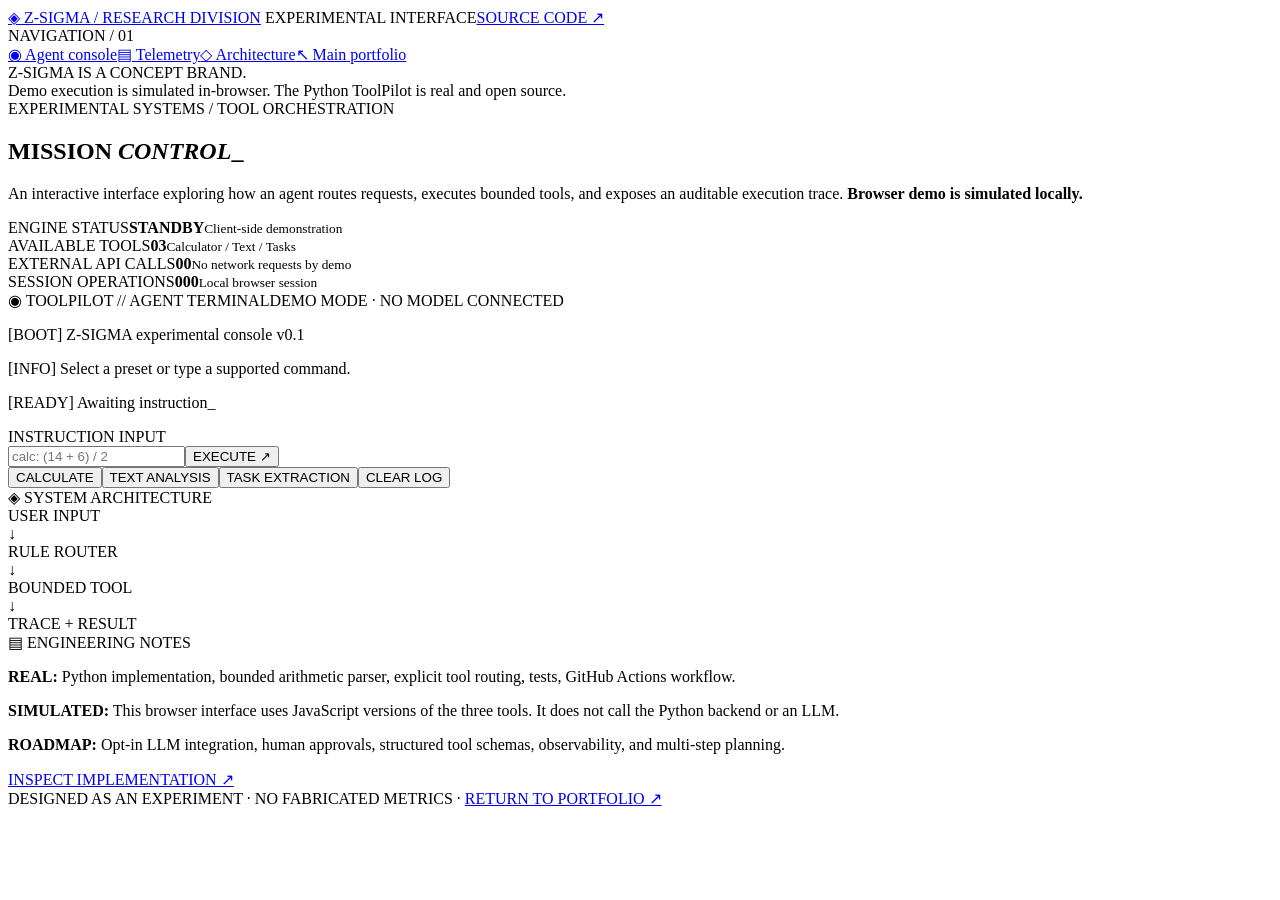
==== docs/lab.html @ dffb492a "Expand Z-SIGMA experimental lab: docs/lab.html" ====
<!doctype html><html lang="en"><head><meta charset="utf-8"><meta name="viewport" content="width=device-width,initial-scale=1"><meta name="description" content="Z-SIGMA experimental engineering lab — interactive tool-routing simulation and system dashboard."><title>Z-SIGMA // Experimental Engineering Lab</title><link rel="stylesheet" href="lab.css"></head><body><div class="grid"></div><header><a href="index.html" class="brand">◈ Z-SIGMA <span>/ RESEARCH DIVISION</span></a><span class="status"><i></i> EXPERIMENTAL INTERFACE</span><a href="https://github.com/zuhayer03/programming-journey/tree/main/agent" target="_blank" rel="noopener noreferrer">SOURCE CODE ↗</a></header><main><aside><div class="side-title">NAVIGATION / 01</div><a href="#console">◉ Agent console</a><a href="#telemetry">▤ Telemetry</a><a href="#architecture">◇ Architecture</a><a href="index.html">↖ Main portfolio</a><div class="side-note">Z-SIGMA IS A CONCEPT BRAND.<br>Demo execution is simulated in-browser. The Python ToolPilot is real and open source.</div></aside><section class="workspace"><div class="eyebrow">EXPERIMENTAL SYSTEMS / TOOL ORCHESTRATION</div><h1>MISSION <em>CONTROL</em><span class="blink">_</span></h1><p class="intro">An interactive interface exploring how an agent routes requests, executes bounded tools, and exposes an auditable execution trace. <strong>Browser demo is simulated locally.</strong></p><div class="stat-grid" id="telemetry"><div class="stat"><span>ENGINE STATUS</span><strong>STANDBY</strong><small>Client-side demonstration</small></div><div class="stat"><span>AVAILABLE TOOLS</span><strong>03</strong><small>Calculator / Text / Tasks</small></div><div class="stat"><span>EXTERNAL API CALLS</span><strong>00</strong><small>No network requests by demo</small></div><div class="stat"><span>SESSION OPERATIONS</span><strong id="operations">000</strong><small>Local browser session</small></div></div><div class="panel" id="console"><div class="panel-head"><span>◉ TOOLPILOT // AGENT TERMINAL</span><span>DEMO MODE · NO MODEL CONNECTED</span></div><div class="terminal" id="log" role="log" aria-live="polite"><p class="dim">[BOOT] Z-SIGMA experimental console v0.1</p><p class="dim">[INFO] Select a preset or type a supported command.</p><p class="good">[READY] Awaiting instruction_</p></div><form id="command-form"><label for="command">INSTRUCTION INPUT</label><div class="input-row"><input id="command" autocomplete="off" spellcheck="false" placeholder="calc: (14 + 6) / 2" required maxlength="500"><button type="submit">EXECUTE ↗</button></div></form><div class="presets"><button data-command="calc: (14 + 6) / 2">CALCULATE</button><button data-command="stats: AI workflows can accelerate development">TEXT ANALYSIS</button><button data-command="tasks: TODO: Write tests&#10;TASK: Review code">TASK EXTRACTION</button><button id="clear" type="button">CLEAR LOG</button></div></div><div class="lower" id="architecture"><div class="panel"><div class="panel-head">◈ SYSTEM ARCHITECTURE</div><div class="flow"><div>USER INPUT</div><span>↓</span><div>RULE ROUTER</div><span>↓</span><div>BOUNDED TOOL</div><span>↓</span><div>TRACE + RESULT</div></div></div><div class="panel"><div class="panel-head">▤ ENGINEERING NOTES</div><div class="notes"><p><b>REAL:</b> Python implementation, bounded arithmetic parser, explicit tool routing, tests, GitHub Actions workflow.</p><p><b>SIMULATED:</b> This browser interface uses JavaScript versions of the three tools. It does not call the Python backend or an LLM.</p><p><b>ROADMAP:</b> Opt-in LLM integration, human approvals, structured tool schemas, observability, and multi-step planning.</p><a href="https://github.com/zuhayer03/programming-journey/tree/main/agent" target="_blank" rel="noopener noreferrer">INSPECT IMPLEMENTATION ↗</a></div></div></div><footer>DESIGNED AS AN EXPERIMENT · NO FABRICATED METRICS · <a href="index.html">RETURN TO PORTFOLIO ↗</a></footer></section></main><script src="lab.js" defer></script></body></html>
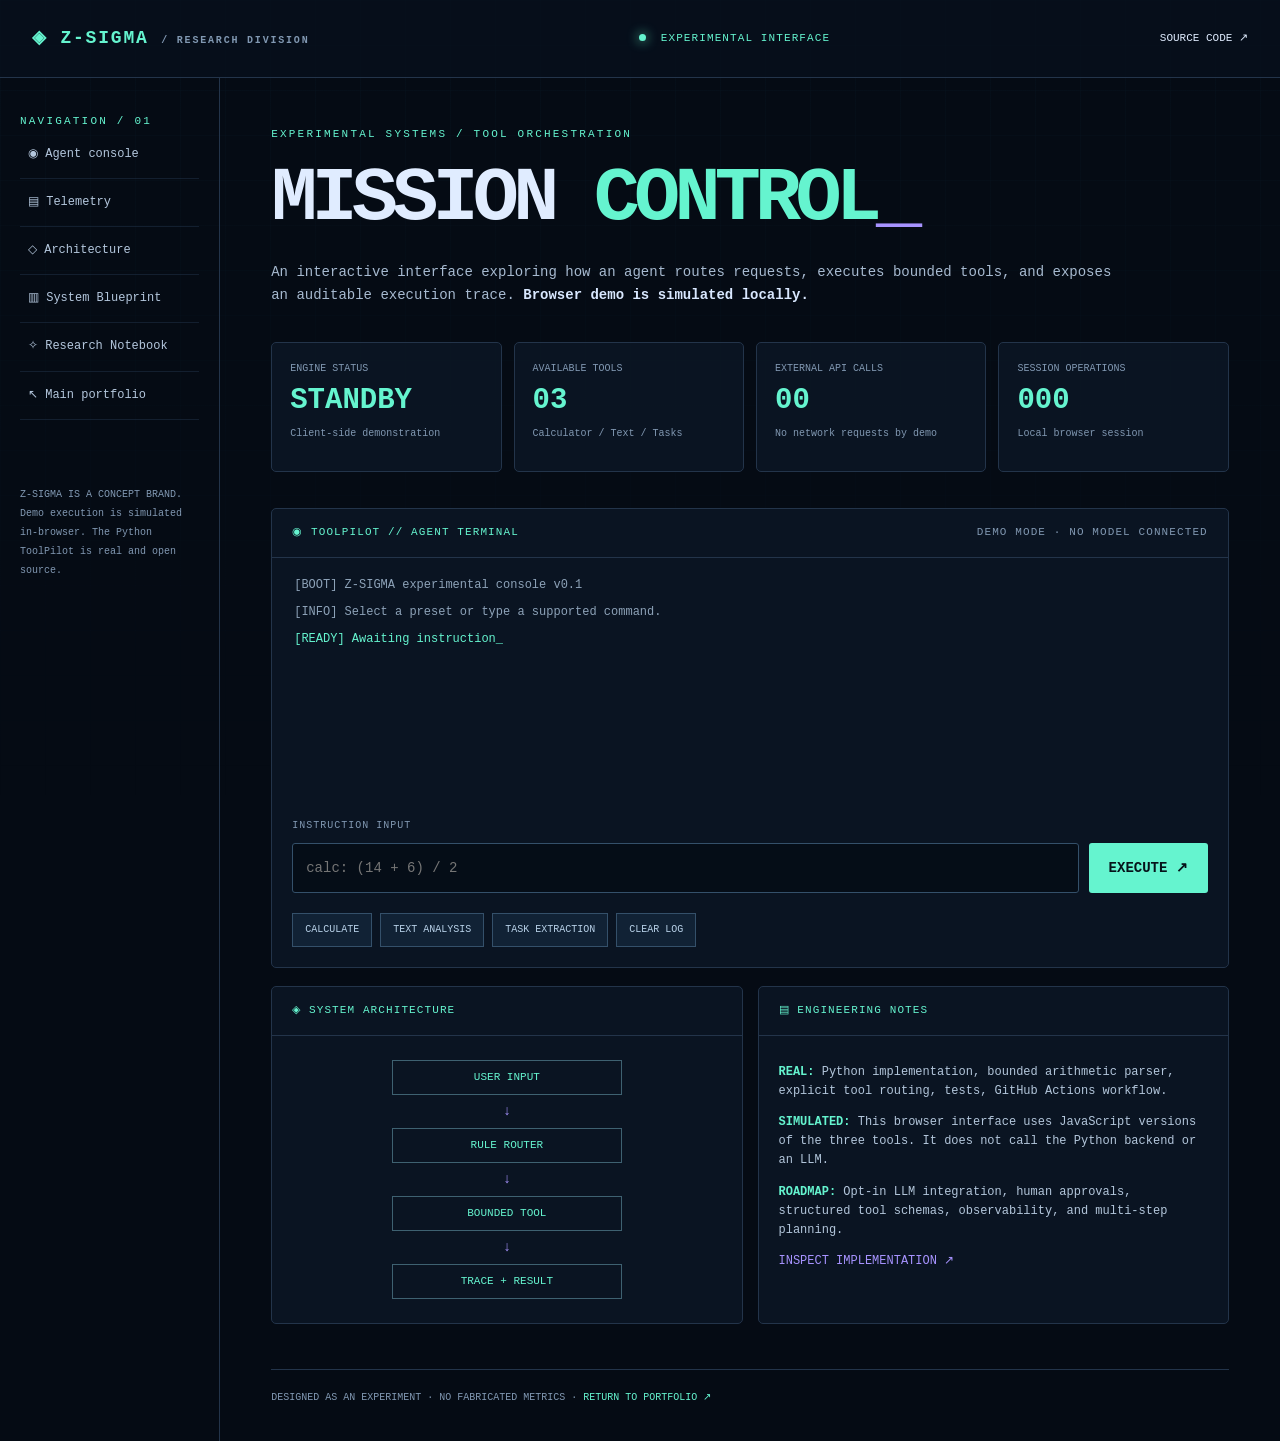
==== commit ab1db7cf: "Elevate Z-SIGMA systems-research presentation" ====
--- a/docs/lab.html
+++ b/docs/lab.html
@@ -1 +1 @@
-<!doctype html><html lang="en"><head><meta charset="utf-8"><meta name="viewport" content="width=device-width,initial-scale=1"><meta name="description" content="Z-SIGMA experimental engineering lab — interactive tool-routing simulation and system dashboard."><title>Z-SIGMA // Experimental Engineering Lab</title><link rel="stylesheet" href="lab.css"></head><body><div class="grid"></div><header><a href="index.html" class="brand">◈ Z-SIGMA <span>/ RESEARCH DIVISION</span></a><span class="status"><i></i> EXPERIMENTAL INTERFACE</span><a href="https://github.com/zuhayer03/programming-journey/tree/main/agent" target="_blank" rel="noopener noreferrer">SOURCE CODE ↗</a></header><main><aside><div class="side-title">NAVIGATION / 01</div><a href="#console">◉ Agent console</a><a href="#telemetry">▤ Telemetry</a><a href="#architecture">◇ Architecture</a><a href="index.html">↖ Main portfolio</a><div class="side-note">Z-SIGMA IS A CONCEPT BRAND.<br>Demo execution is simulated in-browser. The Python ToolPilot is real and open source.</div></aside><section class="workspace"><div class="eyebrow">EXPERIMENTAL SYSTEMS / TOOL ORCHESTRATION</div><h1>MISSION <em>CONTROL</em><span class="blink">_</span></h1><p class="intro">An interactive interface exploring how an agent routes requests, executes bounded tools, and exposes an auditable execution trace. <strong>Browser demo is simulated locally.</strong></p><div class="stat-grid" id="telemetry"><div class="stat"><span>ENGINE STATUS</span><strong>STANDBY</strong><small>Client-side demonstration</small></div><div class="stat"><span>AVAILABLE TOOLS</span><strong>03</strong><small>Calculator / Text / Tasks</small></div><div class="stat"><span>EXTERNAL API CALLS</span><strong>00</strong><small>No network requests by demo</small></div><div class="stat"><span>SESSION OPERATIONS</span><strong id="operations">000</strong><small>Local browser session</small></div></div><div class="panel" id="console"><div class="panel-head"><span>◉ TOOLPILOT // AGENT TERMINAL</span><span>DEMO MODE · NO MODEL CONNECTED</span></div><div class="terminal" id="log" role="log" aria-live="polite"><p class="dim">[BOOT] Z-SIGMA experimental console v0.1</p><p class="dim">[INFO] Select a preset or type a supported command.</p><p class="good">[READY] Awaiting instruction_</p></div><form id="command-form"><label for="command">INSTRUCTION INPUT</label><div class="input-row"><input id="command" autocomplete="off" spellcheck="false" placeholder="calc: (14 + 6) / 2" required maxlength="500"><button type="submit">EXECUTE ↗</button></div></form><div class="presets"><button data-command="calc: (14 + 6) / 2">CALCULATE</button><button data-command="stats: AI workflows can accelerate development">TEXT ANALYSIS</button><button data-command="tasks: TODO: Write tests&#10;TASK: Review code">TASK EXTRACTION</button><button id="clear" type="button">CLEAR LOG</button></div></div><div class="lower" id="architecture"><div class="panel"><div class="panel-head">◈ SYSTEM ARCHITECTURE</div><div class="flow"><div>USER INPUT</div><span>↓</span><div>RULE ROUTER</div><span>↓</span><div>BOUNDED TOOL</div><span>↓</span><div>TRACE + RESULT</div></div></div><div class="panel"><div class="panel-head">▤ ENGINEERING NOTES</div><div class="notes"><p><b>REAL:</b> Python implementation, bounded arithmetic parser, explicit tool routing, tests, GitHub Actions workflow.</p><p><b>SIMULATED:</b> This browser interface uses JavaScript versions of the three tools. It does not call the Python backend or an LLM.</p><p><b>ROADMAP:</b> Opt-in LLM integration, human approvals, structured tool schemas, observability, and multi-step planning.</p><a href="https://github.com/zuhayer03/programming-journey/tree/main/agent" target="_blank" rel="noopener noreferrer">INSPECT IMPLEMENTATION ↗</a></div></div></div><footer>DESIGNED AS AN EXPERIMENT · NO FABRICATED METRICS · <a href="index.html">RETURN TO PORTFOLIO ↗</a></footer></section></main><script src="lab.js" defer></script></body></html>+<!doctype html><html lang="en"><head><meta charset="utf-8"><meta name="viewport" content="width=device-width,initial-scale=1"><meta name="description" content="Z-SIGMA experimental engineering lab — interactive tool-routing simulation and system dashboard."><title>Z-SIGMA // Experimental Engineering Lab</title><link rel="stylesheet" href="lab.css"></head><body><div class="grid"></div><header><a href="index.html" class="brand">◈ Z-SIGMA <span>/ RESEARCH DIVISION</span></a><span class="status"><i></i> EXPERIMENTAL INTERFACE</span><a href="https://github.com/zuhayer03/programming-journey/tree/main/agent" target="_blank" rel="noopener noreferrer">SOURCE CODE ↗</a></header><main><aside><div class="side-title">NAVIGATION / 01</div><a href="#console">◉ Agent console</a><a href="#telemetry">▤ Telemetry</a><a href="#architecture">◇ Architecture</a><a href="architecture.html">▥ System Blueprint</a><a href="research.html">✧ Research Notebook</a><a href="index.html">↖ Main portfolio</a><div class="side-note">Z-SIGMA IS A CONCEPT BRAND.<br>Demo execution is simulated in-browser. The Python ToolPilot is real and open source.</div></aside><section class="workspace"><div class="eyebrow">EXPERIMENTAL SYSTEMS / TOOL ORCHESTRATION</div><h1>MISSION <em>CONTROL</em><span class="blink">_</span></h1><p class="intro">An interactive interface exploring how an agent routes requests, executes bounded tools, and exposes an auditable execution trace. <strong>Browser demo is simulated locally.</strong></p><div class="stat-grid" id="telemetry"><div class="stat"><span>ENGINE STATUS</span><strong>STANDBY</strong><small>Client-side demonstration</small></div><div class="stat"><span>AVAILABLE TOOLS</span><strong>03</strong><small>Calculator / Text / Tasks</small></div><div class="stat"><span>EXTERNAL API CALLS</span><strong>00</strong><small>No network requests by demo</small></div><div class="stat"><span>SESSION OPERATIONS</span><strong id="operations">000</strong><small>Local browser session</small></div></div><div class="panel" id="console"><div class="panel-head"><span>◉ TOOLPILOT // AGENT TERMINAL</span><span>DEMO MODE · NO MODEL CONNECTED</span></div><div class="terminal" id="log" role="log" aria-live="polite"><p class="dim">[BOOT] Z-SIGMA experimental console v0.1</p><p class="dim">[INFO] Select a preset or type a supported command.</p><p class="good">[READY] Awaiting instruction_</p></div><form id="command-form"><label for="command">INSTRUCTION INPUT</label><div class="input-row"><input id="command" autocomplete="off" spellcheck="false" placeholder="calc: (14 + 6) / 2" required maxlength="500"><button type="submit">EXECUTE ↗</button></div></form><div class="presets"><button data-command="calc: (14 + 6) / 2">CALCULATE</button><button data-command="stats: AI workflows can accelerate development">TEXT ANALYSIS</button><button data-command="tasks: TODO: Write tests&#10;TASK: Review code">TASK EXTRACTION</button><button id="clear" type="button">CLEAR LOG</button></div></div><div class="lower" id="architecture"><div class="panel"><div class="panel-head">◈ SYSTEM ARCHITECTURE</div><div class="flow"><div>USER INPUT</div><span>↓</span><div>RULE ROUTER</div><span>↓</span><div>BOUNDED TOOL</div><span>↓</span><div>TRACE + RESULT</div></div></div><div class="panel"><div class="panel-head">▤ ENGINEERING NOTES</div><div class="notes"><p><b>REAL:</b> Python implementation, bounded arithmetic parser, explicit tool routing, tests, GitHub Actions workflow.</p><p><b>SIMULATED:</b> This browser interface uses JavaScript versions of the three tools. It does not call the Python backend or an LLM.</p><p><b>ROADMAP:</b> Opt-in LLM integration, human approvals, structured tool schemas, observability, and multi-step planning.</p><a href="https://github.com/zuhayer03/programming-journey/tree/main/agent" target="_blank" rel="noopener noreferrer">INSPECT IMPLEMENTATION ↗</a></div></div></div><footer>DESIGNED AS AN EXPERIMENT · NO FABRICATED METRICS · <a href="index.html">RETURN TO PORTFOLIO ↗</a></footer></section></main><script src="lab.js" defer></script></body></html>
--- a/docs/lab.css
+++ b/docs/lab.css
@@ -0,0 +1 @@
+:root{color-scheme:dark;--bg:#050b14;--panel:#0c1725;--line:#23344a;--mint:#65f4cf;--purple:#a793ff;--text:#e0ecff;--muted:#8198b2}*{box-sizing:border-box}html{scroll-behavior:smooth}body{margin:0;background:var(--bg);color:var(--text);font:14px/1.6 ui-monospace,SFMono-Regular,Consolas,monospace}a{color:inherit;text-decoration:none}button,input{font:inherit}.grid{position:fixed;inset:0;pointer-events:none;background-image:linear-gradient(#15334a30 1px,transparent 1px),linear-gradient(90deg,#15334a30 1px,transparent 1px);background-size:45px 45px;mask-image:linear-gradient(to bottom,#0008,transparent 90%)}header{height:78px;border-bottom:1px solid var(--line);display:flex;align-items:center;justify-content:space-between;padding:0 32px;gap:20px;position:relative;background:#07111dbd}.brand{font-weight:900;font-size:18px;letter-spacing:.1em;color:var(--mint)}.brand span{font-size:10px;color:var(--muted)}header>a:last-child{font-size:11px}.status{font-size:11px;letter-spacing:.1em;color:var(--mint)}.status i{display:inline-block;background:var(--mint);height:7px;width:7px;border-radius:50%;margin-right:7px;box-shadow:0 0 12px var(--mint)}main{display:grid;grid-template-columns:220px minmax(0,1fr);position:relative;max-width:1600px;margin:auto}aside{padding:35px 20px;border-right:1px solid var(--line);min-height:calc(100vh - 78px)}aside a{display:block;padding:14px 8px;color:#b4c7dd;border-bottom:1px solid #23344a80;font-size:12px}aside a:hover{color:var(--mint)}.side-title,.eyebrow{font-size:11px;letter-spacing:.2em;color:var(--mint)}.side-note{margin-top:65px;color:var(--muted);font-size:10px;line-height:1.9}.workspace{padding:48px clamp(22px,4vw,65px) 35px;min-width:0}h1{font-size:clamp(42px,6vw,84px);letter-spacing:-.075em;line-height:1.05;margin:15px 0 22px}h1 em{font-style:normal;color:var(--mint)}.blink{color:var(--purple);animation:blink 1s steps(2) infinite}.intro{color:#a7bad0;max-width:850px}.intro strong{color:#d9e8ff}.stat-grid{display:grid;grid-template-columns:repeat(4,minmax(0,1fr));gap:12px;margin:36px 0}.stat,.panel{background:#0b1624ec;border:1px solid var(--line);border-radius:5px}.stat{padding:18px;min-height:130px}.stat span,.stat small{display:block;font-size:10px;color:var(--muted)}.stat strong{display:block;color:var(--mint);font-size:29px;margin:7px 0;line-height:1.2}.panel-head{border-bottom:1px solid var(--line);padding:15px 20px;display:flex;justify-content:space-between;gap:12px;color:var(--mint);font-size:11px;letter-spacing:.1em}.panel-head span:last-child{color:var(--muted)}.terminal{height:260px;overflow-y:auto;padding:18px 22px;font-size:12px;white-space:pre-wrap;overflow-wrap:anywhere}.terminal p{margin:0 0 8px}.dim{color:#8da2b8}.good{color:var(--mint)}.bad{color:#ff9a9a}.user{color:var(--purple)}form{padding:0 20px 20px}form label{display:block;color:var(--muted);font-size:10px;margin-bottom:9px;letter-spacing:.1em}.input-row{display:flex;gap:10px}.input-row input{flex:1;min-width:0;background:#050d17;border:1px solid #34506a;border-radius:3px;color:#e4f4ff;padding:13px}.input-row button{background:var(--mint);color:#06131a;border:0;border-radius:3px;font-weight:800;padding:0 20px;cursor:pointer}.presets{display:flex;flex-wrap:wrap;gap:8px;padding:0 20px 20px}.presets button{border:1px solid #34506a;background:#112235;color:#b8d1e8;padding:8px 12px;cursor:pointer;font-size:10px}.presets button:hover{border-color:var(--mint)}.lower{display:grid;grid-template-columns:1fr 1fr;gap:15px;margin-top:18px}.flow{padding:24px;display:flex;align-items:center;flex-direction:column;gap:5px}.flow div{border:1px solid #3e6171;color:var(--mint);text-align:center;width:100%;max-width:230px;padding:8px;font-size:11px}.flow span{color:var(--purple)}.notes{padding:15px 20px;font-size:12px;color:#b3c6db}.notes b{color:var(--mint)}.notes a{color:var(--purple)}footer{font-size:10px;color:var(--muted);margin-top:45px;border-top:1px solid var(--line);padding-top:20px}footer a{color:var(--mint)}@keyframes blink{50%{opacity:0}}@media(max-width:900px){main{grid-template-columns:1fr}aside{min-height:0;border-right:0;border-bottom:1px solid var(--line);padding:15px 20px;display:flex;flex-wrap:wrap;gap:10px}aside a{border:0;padding:5px}.side-note,.side-title{display:none}.stat-grid{grid-template-columns:repeat(2,1fr)}.lower{grid-template-columns:1fr}header{padding:0 18px}.brand span{display:none}}@media(max-width:520px){header .status{display:none}.stat-grid{grid-template-columns:1fr 1fr}.stat{padding:12px;min-height:105px}.stat strong{font-size:22px}.input-row{flex-direction:column}.input-row button{padding:12px}.panel-head{flex-wrap:wrap}}@media(prefers-reduced-motion:reduce){.blink{animation:none}html{scroll-behavior:auto}}
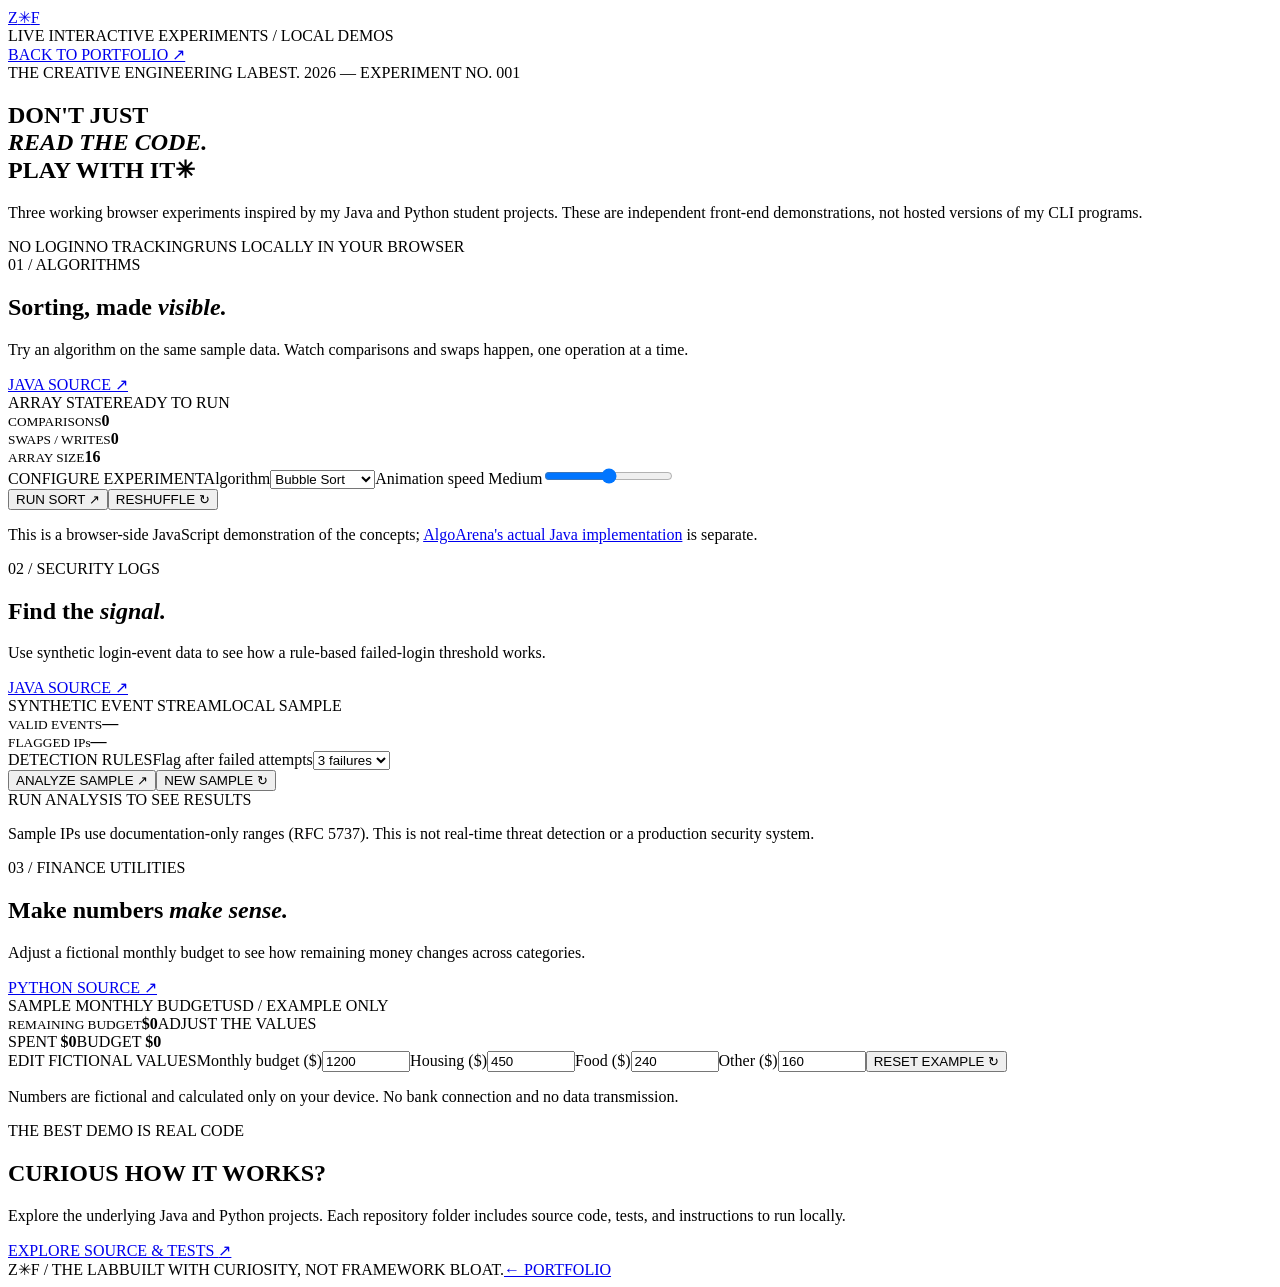
==== commit 4445c944: "Add Figma-inspired interactive creative engineering lab" ====
--- a/docs/lab.html
+++ b/docs/lab.html
@@ -1 +1,28 @@
-<!doctype html><html lang="en"><head><meta charset="utf-8"><meta name="viewport" content="width=device-width,initial-scale=1"><meta name="description" content="Z-SIGMA experimental engineering lab — interactive tool-routing simulation and system dashboard."><title>Z-SIGMA // Experimental Engineering Lab</title><link rel="stylesheet" href="lab.css"></head><body><div class="grid"></div><header><a href="index.html" class="brand">◈ Z-SIGMA <span>/ RESEARCH DIVISION</span></a><span class="status"><i></i> EXPERIMENTAL INTERFACE</span><a href="https://github.com/zuhayer03/programming-journey/tree/main/agent" target="_blank" rel="noopener noreferrer">SOURCE CODE ↗</a></header><main><aside><div class="side-title">NAVIGATION / 01</div><a href="#console">◉ Agent console</a><a href="#telemetry">▤ Telemetry</a><a href="#architecture">◇ Architecture</a><a href="architecture.html">▥ System Blueprint</a><a href="research.html">✧ Research Notebook</a><a href="index.html">↖ Main portfolio</a><div class="side-note">Z-SIGMA IS A CONCEPT BRAND.<br>Demo execution is simulated in-browser. The Python ToolPilot is real and open source.</div></aside><section class="workspace"><div class="eyebrow">EXPERIMENTAL SYSTEMS / TOOL ORCHESTRATION</div><h1>MISSION <em>CONTROL</em><span class="blink">_</span></h1><p class="intro">An interactive interface exploring how an agent routes requests, executes bounded tools, and exposes an auditable execution trace. <strong>Browser demo is simulated locally.</strong></p><div class="stat-grid" id="telemetry"><div class="stat"><span>ENGINE STATUS</span><strong>STANDBY</strong><small>Client-side demonstration</small></div><div class="stat"><span>AVAILABLE TOOLS</span><strong>03</strong><small>Calculator / Text / Tasks</small></div><div class="stat"><span>EXTERNAL API CALLS</span><strong>00</strong><small>No network requests by demo</small></div><div class="stat"><span>SESSION OPERATIONS</span><strong id="operations">000</strong><small>Local browser session</small></div></div><div class="panel" id="console"><div class="panel-head"><span>◉ TOOLPILOT // AGENT TERMINAL</span><span>DEMO MODE · NO MODEL CONNECTED</span></div><div class="terminal" id="log" role="log" aria-live="polite"><p class="dim">[BOOT] Z-SIGMA experimental console v0.1</p><p class="dim">[INFO] Select a preset or type a supported command.</p><p class="good">[READY] Awaiting instruction_</p></div><form id="command-form"><label for="command">INSTRUCTION INPUT</label><div class="input-row"><input id="command" autocomplete="off" spellcheck="false" placeholder="calc: (14 + 6) / 2" required maxlength="500"><button type="submit">EXECUTE ↗</button></div></form><div class="presets"><button data-command="calc: (14 + 6) / 2">CALCULATE</button><button data-command="stats: AI workflows can accelerate development">TEXT ANALYSIS</button><button data-command="tasks: TODO: Write tests&#10;TASK: Review code">TASK EXTRACTION</button><button id="clear" type="button">CLEAR LOG</button></div></div><div class="lower" id="architecture"><div class="panel"><div class="panel-head">◈ SYSTEM ARCHITECTURE</div><div class="flow"><div>USER INPUT</div><span>↓</span><div>RULE ROUTER</div><span>↓</span><div>BOUNDED TOOL</div><span>↓</span><div>TRACE + RESULT</div></div></div><div class="panel"><div class="panel-head">▤ ENGINEERING NOTES</div><div class="notes"><p><b>REAL:</b> Python implementation, bounded arithmetic parser, explicit tool routing, tests, GitHub Actions workflow.</p><p><b>SIMULATED:</b> This browser interface uses JavaScript versions of the three tools. It does not call the Python backend or an LLM.</p><p><b>ROADMAP:</b> Opt-in LLM integration, human approvals, structured tool schemas, observability, and multi-step planning.</p><a href="https://github.com/zuhayer03/programming-journey/tree/main/agent" target="_blank" rel="noopener noreferrer">INSPECT IMPLEMENTATION ↗</a></div></div></div><footer>DESIGNED AS AN EXPERIMENT · NO FABRICATED METRICS · <a href="index.html">RETURN TO PORTFOLIO ↗</a></footer></section></main><script src="lab.js" defer></script></body></html>+<!DOCTYPE html>
+<html lang="en">
+<head>
+<meta charset="utf-8"><meta name="viewport" content="width=device-width,initial-scale=1">
+<meta name="theme-color" content="#0b0d12"><meta name="description" content="Zuhayer Alam Faiyaz interactive developer lab: explore educational sorting, log analysis, and budget demos.">
+<title>THE LAB — Zuhayer Alam Faiyaz</title>
+<link rel="stylesheet" href="lab.css">
+</head>
+<body>
+<header class="top"><a href="index.html" class="mark">Z<span>✳</span>F</a><div class="top-mid"><span class="pulse"></span> LIVE INTERACTIVE EXPERIMENTS <span class="muted">/ LOCAL DEMOS</span></div><a class="back" href="index.html">BACK TO PORTFOLIO ↗</a></header>
+<main>
+<section class="intro">
+<div class="eyebrow"><span>THE CREATIVE ENGINEERING LAB</span><span>EST. 2026 — EXPERIMENT NO. 001</span></div>
+<h1>DON'T JUST<br><em>READ THE CODE.</em><br>PLAY WITH IT<span class="asterisk">✳</span></h1>
+<p>Three working browser experiments inspired by my Java and Python student projects. These are independent front-end demonstrations, not hosted versions of my CLI programs.</p>
+<div class="intro-tags"><span>NO LOGIN</span><span>NO TRACKING</span><span>RUNS LOCALLY IN YOUR BROWSER</span></div>
+</section>
+<section id="sorting" class="module">
+<div class="module-heading"><div><span class="num">01 / ALGORITHMS</span><h2>Sorting, made <i>visible.</i></h2><p>Try an algorithm on the same sample data. Watch comparisons and swaps happen, one operation at a time.</p></div><a href="https://github.com/zuhayer03/programming-journey/tree/main/projects/algoarena" target="_blank" rel="noopener noreferrer">JAVA SOURCE ↗</a></div>
+<div class="module-layout"><div class="workspace sorting-workspace"><div class="workspace-top"><span><i class="live-dot"></i> ARRAY STATE</span><span id="sort-progress">READY TO RUN</span></div><div id="sort-bars" class="bars" aria-label="Sorting bars visualization"></div><div class="workspace-bottom"><div><small>COMPARISONS</small><strong id="sort-comparisons">0</strong></div><div><small>SWAPS / WRITES</small><strong id="sort-swaps">0</strong></div><div><small>ARRAY SIZE</small><strong id="sort-size">16</strong></div></div></div>
+<div class="controls"><span class="control-tag">CONFIGURE EXPERIMENT</span><label for="sort-algorithm">Algorithm</label><select id="sort-algorithm"><option value="bubble">Bubble Sort</option><option value="selection">Selection Sort</option><option value="insertion">Insertion Sort</option></select><label for="sort-speed">Animation speed <span id="speed-value">Medium</span></label><input type="range" id="sort-speed" min="1" max="3" step="1" value="2"><div class="control-buttons"><button id="sort-start" class="primary">RUN SORT ↗</button><button id="sort-shuffle" class="secondary">RESHUFFLE ↻</button></div><p class="note">This is a browser-side JavaScript demonstration of the concepts; <a href="https://github.com/zuhayer03/programming-journey/tree/main/projects/algoarena">AlgoArena's actual Java implementation</a> is separate.</p></div></div>
+</section>
+<section id="security" class="module"><div class="module-heading"><div><span class="num">02 / SECURITY LOGS</span><h2>Find the <i>signal.</i></h2><p>Use synthetic login-event data to see how a rule-based failed-login threshold works.</p></div><a href="https://github.com/zuhayer03/programming-journey/tree/main/projects/threattrace" target="_blank" rel="noopener noreferrer">JAVA SOURCE ↗</a></div><div class="module-layout"><div class="workspace logs-workspace"><div class="workspace-top"><span><i class="live-dot"></i> SYNTHETIC EVENT STREAM</span><span>LOCAL SAMPLE</span></div><div id="event-stream" class="event-stream" aria-live="polite"></div><div class="summary-strip"><div><small>VALID EVENTS</small><strong id="events-valid">—</strong></div><div><small>FLAGGED IPs</small><strong id="events-alerts">—</strong></div></div></div><div class="controls"><span class="control-tag">DETECTION RULES</span><label for="alert-threshold">Flag after failed attempts</label><select id="alert-threshold"><option value="2">2 failures</option><option value="3" selected>3 failures</option><option value="4">4 failures</option></select><div class="control-buttons"><button class="primary" id="logs-analyze">ANALYZE SAMPLE ↗</button><button class="secondary" id="logs-regenerate">NEW SAMPLE ↻</button></div><div id="alerts-list" class="alerts-list" aria-live="polite"><span class="placeholder">RUN ANALYSIS TO SEE RESULTS</span></div><p class="note">Sample IPs use documentation-only ranges (RFC 5737). This is not real-time threat detection or a production security system.</p></div></div></section>
+<section id="budget" class="module"><div class="module-heading"><div><span class="num">03 / FINANCE UTILITIES</span><h2>Make numbers <i>make sense.</i></h2><p>Adjust a fictional monthly budget to see how remaining money changes across categories.</p></div><a href="https://github.com/zuhayer03/programming-journey/tree/main/projects/finance-tracker" target="_blank" rel="noopener noreferrer">PYTHON SOURCE ↗</a></div><div class="module-layout"><div class="workspace money-workspace"><div class="workspace-top"><span><i class="live-dot"></i> SAMPLE MONTHLY BUDGET</span><span>USD / EXAMPLE ONLY</span></div><div class="budget-primary"><small>REMAINING BUDGET</small><strong id="budget-remaining">$0</strong><span id="budget-state">ADJUST THE VALUES</span></div><div class="budget-meter"><div id="budget-meter-fill"></div></div><div class="budget-legend"><span>SPENT <b id="budget-total">$0</b></span><span>BUDGET <b id="budget-budget-label">$0</b></span></div><div class="budget-breakdown" id="budget-breakdown"></div></div><div class="controls"><span class="control-tag">EDIT FICTIONAL VALUES</span><label for="budget-limit">Monthly budget ($)</label><input id="budget-limit" type="number" min="0" max="1000000" step="10" value="1200"><label for="budget-housing">Housing ($)</label><input id="budget-housing" type="number" min="0" max="1000000" step="10" value="450"><label for="budget-food">Food ($)</label><input id="budget-food" type="number" min="0" max="1000000" step="10" value="240"><label for="budget-other">Other ($)</label><input id="budget-other" type="number" min="0" max="1000000" step="10" value="160"><button class="secondary" id="budget-reset">RESET EXAMPLE ↻</button><p class="note">Numbers are fictional and calculated only on your device. No bank connection and no data transmission.</p></div></div></section>
+<section class="finish"><span class="num">THE BEST DEMO IS REAL CODE</span><h2>CURIOUS HOW IT WORKS?</h2><p>Explore the underlying Java and Python projects. Each repository folder includes source code, tests, and instructions to run locally.</p><a href="https://github.com/zuhayer03/programming-journey/tree/main/projects">EXPLORE SOURCE & TESTS <span>↗</span></a></section>
+</main><footer><span>Z✳F / THE LAB</span><span>BUILT WITH CURIOSITY, NOT FRAMEWORK BLOAT.</span><a href="index.html">← PORTFOLIO</a></footer>
+<script src="lab.js" defer></script>
+</body></html>
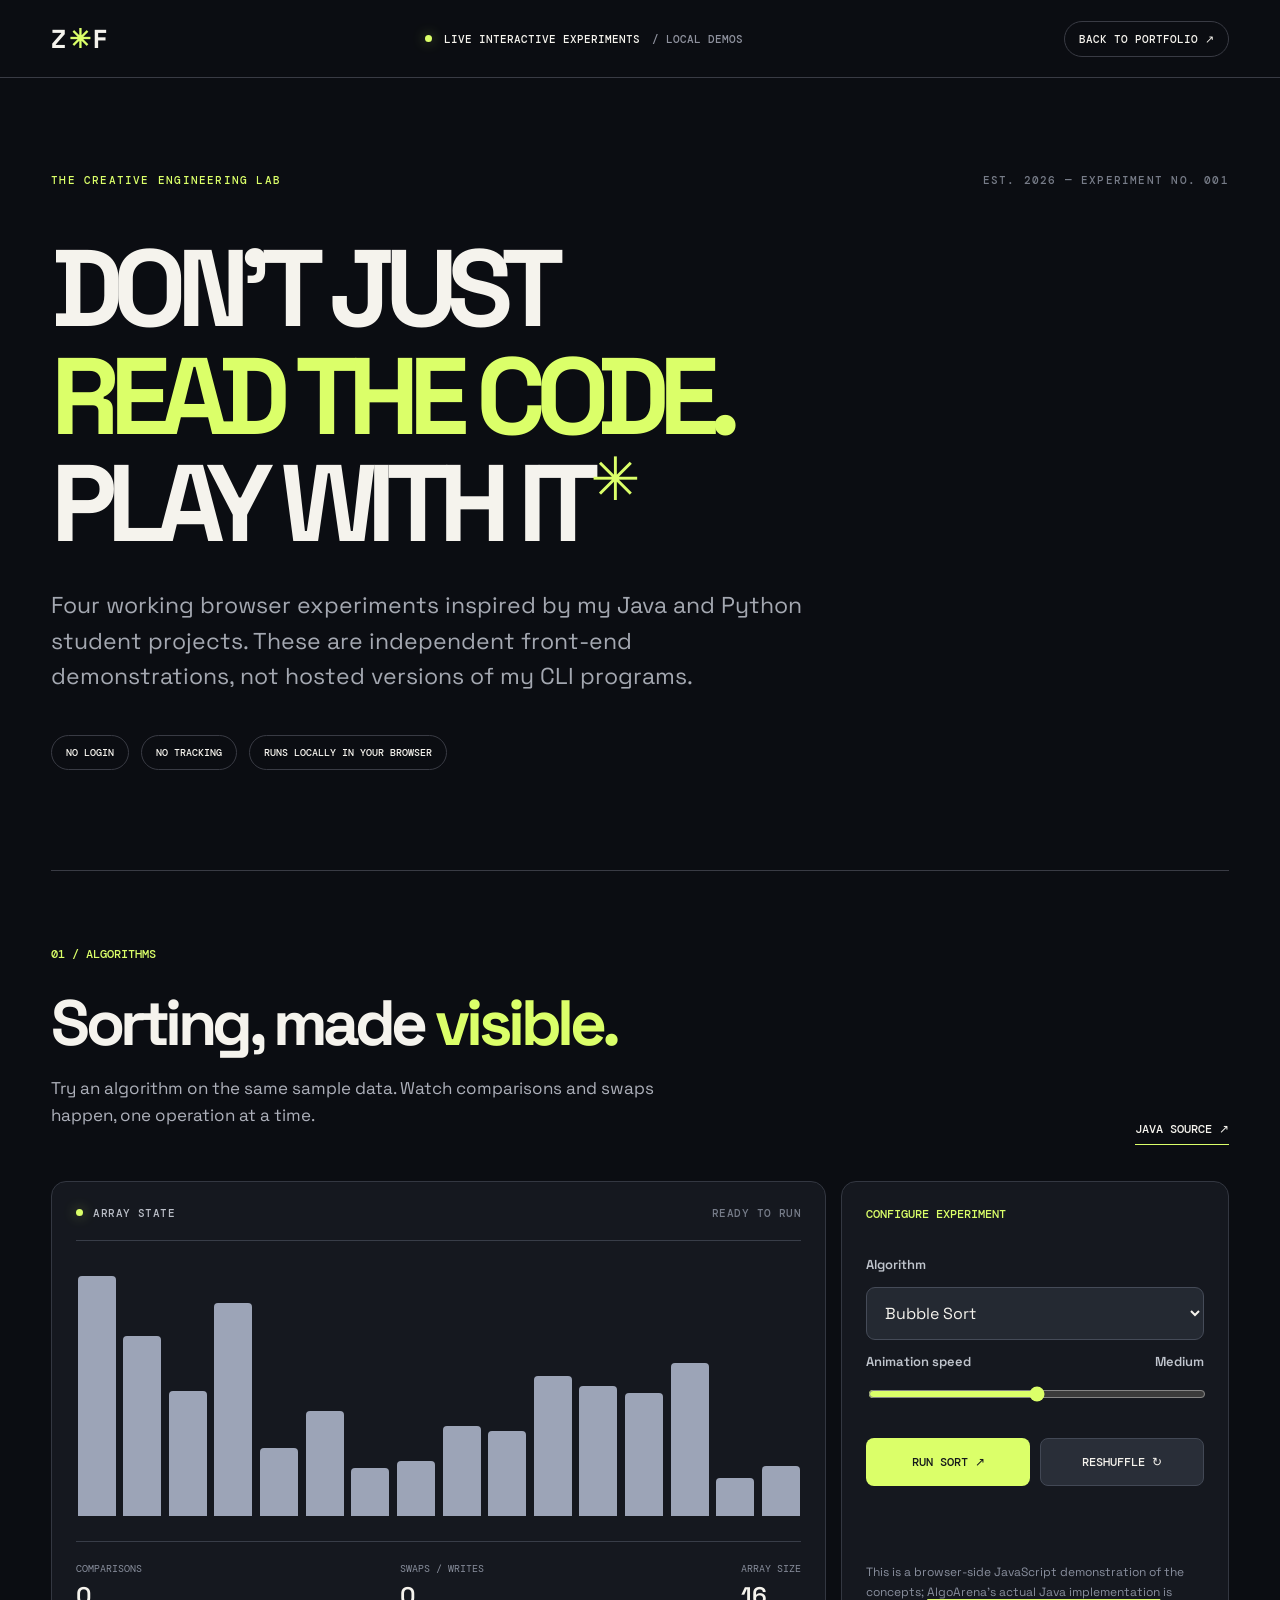
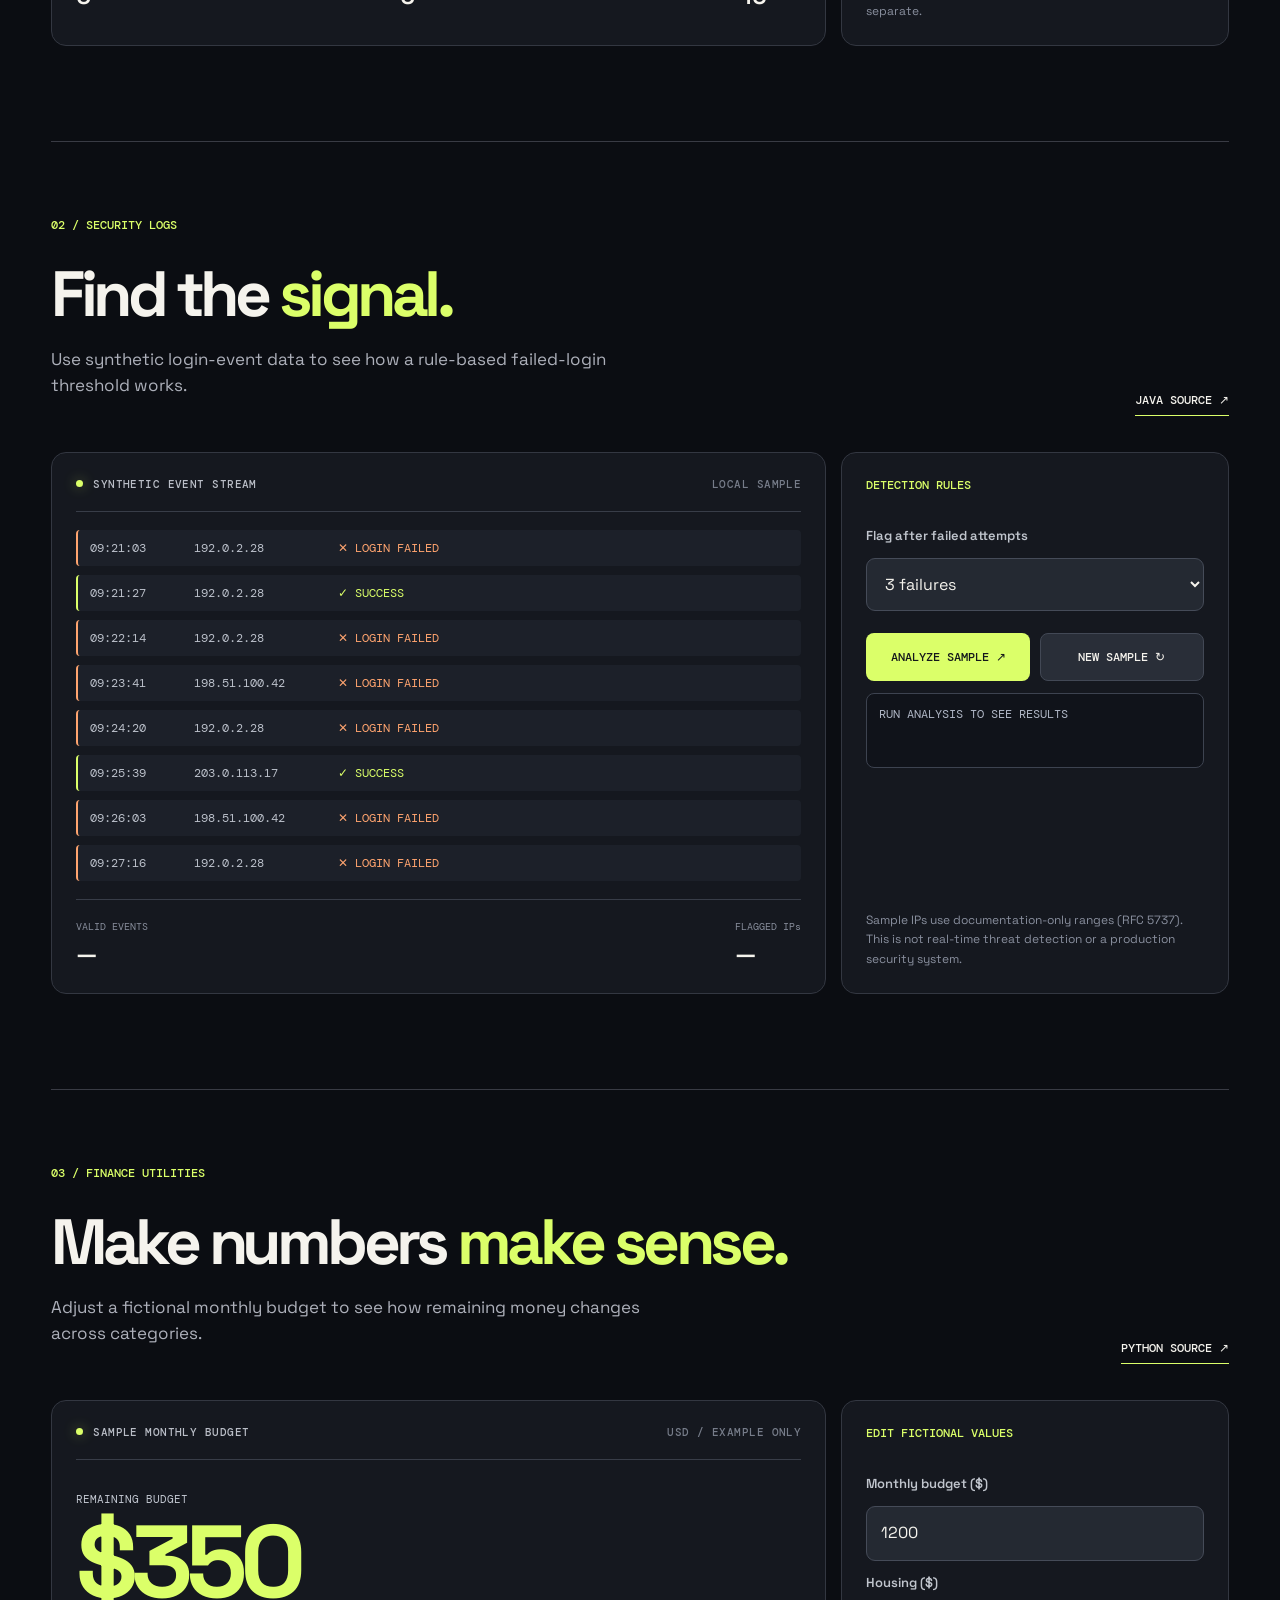
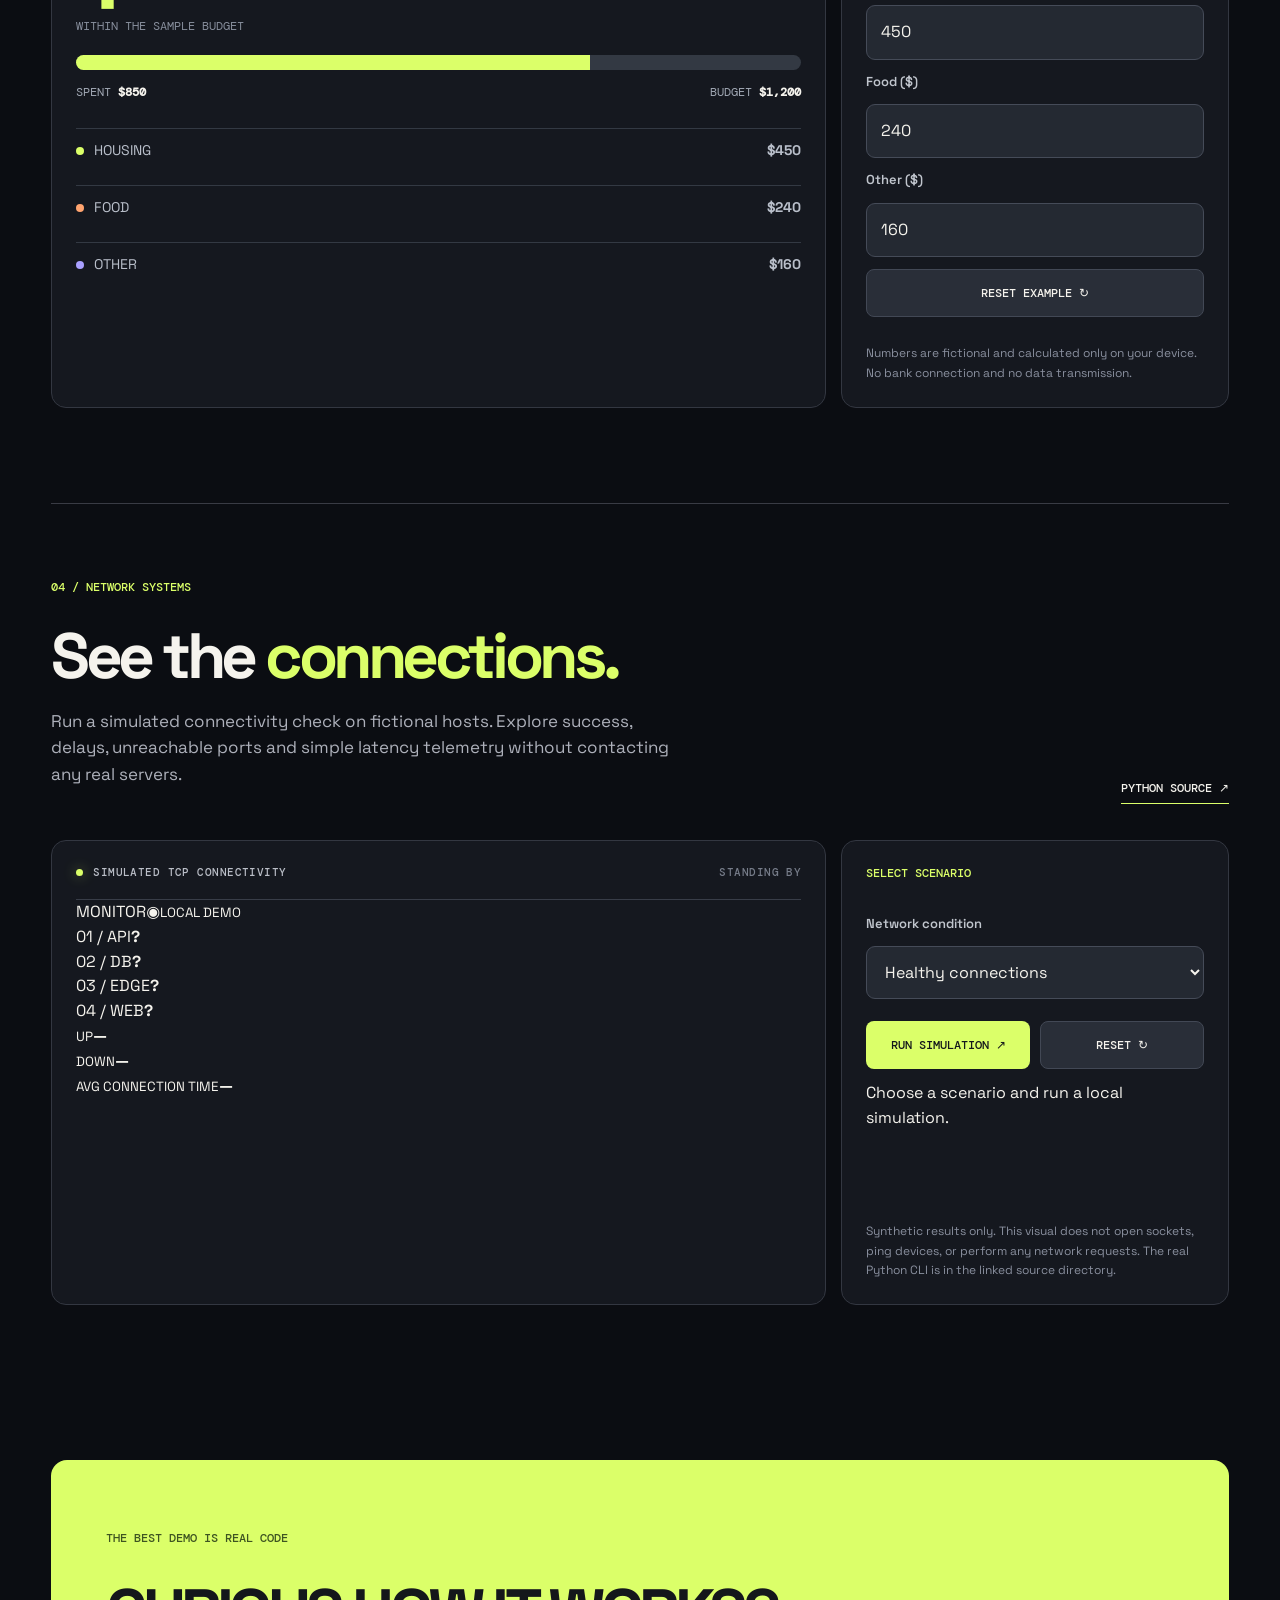
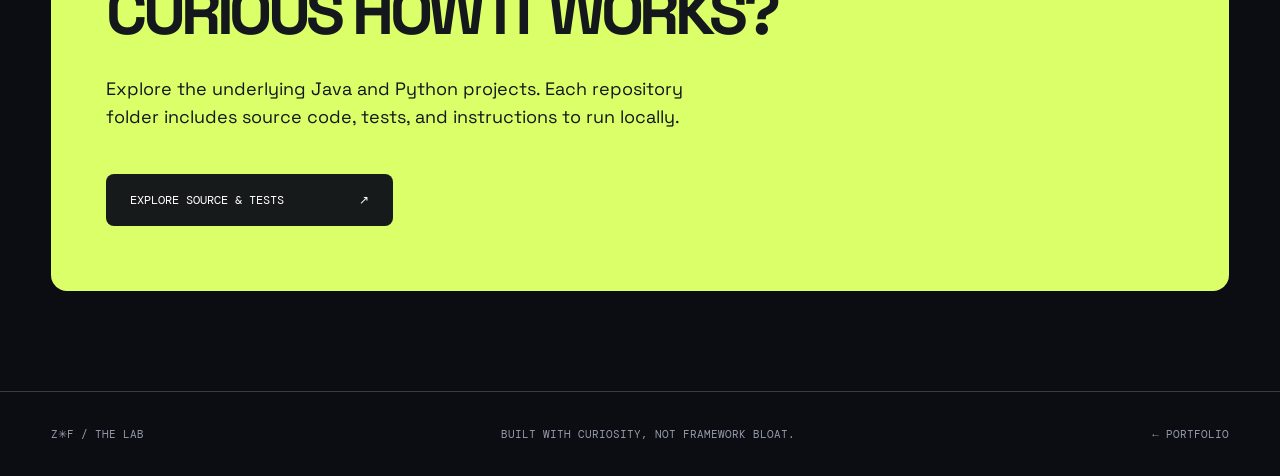
==== commit b8cfba54: "Add fourth fully interactive synthetic network-monitor experiment" ====
--- a/docs/lab.html
+++ b/docs/lab.html
@@ -12,7 +12,7 @@
 <section class="intro">
 <div class="eyebrow"><span>THE CREATIVE ENGINEERING LAB</span><span>EST. 2026 — EXPERIMENT NO. 001</span></div>
 <h1>DON'T JUST<br><em>READ THE CODE.</em><br>PLAY WITH IT<span class="asterisk">✳</span></h1>
-<p>Three working browser experiments inspired by my Java and Python student projects. These are independent front-end demonstrations, not hosted versions of my CLI programs.</p>
+<p>Four working browser experiments inspired by my Java and Python student projects. These are independent front-end demonstrations, not hosted versions of my CLI programs.</p>
 <div class="intro-tags"><span>NO LOGIN</span><span>NO TRACKING</span><span>RUNS LOCALLY IN YOUR BROWSER</span></div>
 </section>
 <section id="sorting" class="module">
@@ -22,6 +22,29 @@
 </section>
 <section id="security" class="module"><div class="module-heading"><div><span class="num">02 / SECURITY LOGS</span><h2>Find the <i>signal.</i></h2><p>Use synthetic login-event data to see how a rule-based failed-login threshold works.</p></div><a href="https://github.com/zuhayer03/programming-journey/tree/main/projects/threattrace" target="_blank" rel="noopener noreferrer">JAVA SOURCE ↗</a></div><div class="module-layout"><div class="workspace logs-workspace"><div class="workspace-top"><span><i class="live-dot"></i> SYNTHETIC EVENT STREAM</span><span>LOCAL SAMPLE</span></div><div id="event-stream" class="event-stream" aria-live="polite"></div><div class="summary-strip"><div><small>VALID EVENTS</small><strong id="events-valid">—</strong></div><div><small>FLAGGED IPs</small><strong id="events-alerts">—</strong></div></div></div><div class="controls"><span class="control-tag">DETECTION RULES</span><label for="alert-threshold">Flag after failed attempts</label><select id="alert-threshold"><option value="2">2 failures</option><option value="3" selected>3 failures</option><option value="4">4 failures</option></select><div class="control-buttons"><button class="primary" id="logs-analyze">ANALYZE SAMPLE ↗</button><button class="secondary" id="logs-regenerate">NEW SAMPLE ↻</button></div><div id="alerts-list" class="alerts-list" aria-live="polite"><span class="placeholder">RUN ANALYSIS TO SEE RESULTS</span></div><p class="note">Sample IPs use documentation-only ranges (RFC 5737). This is not real-time threat detection or a production security system.</p></div></div></section>
 <section id="budget" class="module"><div class="module-heading"><div><span class="num">03 / FINANCE UTILITIES</span><h2>Make numbers <i>make sense.</i></h2><p>Adjust a fictional monthly budget to see how remaining money changes across categories.</p></div><a href="https://github.com/zuhayer03/programming-journey/tree/main/projects/finance-tracker" target="_blank" rel="noopener noreferrer">PYTHON SOURCE ↗</a></div><div class="module-layout"><div class="workspace money-workspace"><div class="workspace-top"><span><i class="live-dot"></i> SAMPLE MONTHLY BUDGET</span><span>USD / EXAMPLE ONLY</span></div><div class="budget-primary"><small>REMAINING BUDGET</small><strong id="budget-remaining">$0</strong><span id="budget-state">ADJUST THE VALUES</span></div><div class="budget-meter"><div id="budget-meter-fill"></div></div><div class="budget-legend"><span>SPENT <b id="budget-total">$0</b></span><span>BUDGET <b id="budget-budget-label">$0</b></span></div><div class="budget-breakdown" id="budget-breakdown"></div></div><div class="controls"><span class="control-tag">EDIT FICTIONAL VALUES</span><label for="budget-limit">Monthly budget ($)</label><input id="budget-limit" type="number" min="0" max="1000000" step="10" value="1200"><label for="budget-housing">Housing ($)</label><input id="budget-housing" type="number" min="0" max="1000000" step="10" value="450"><label for="budget-food">Food ($)</label><input id="budget-food" type="number" min="0" max="1000000" step="10" value="240"><label for="budget-other">Other ($)</label><input id="budget-other" type="number" min="0" max="1000000" step="10" value="160"><button class="secondary" id="budget-reset">RESET EXAMPLE ↻</button><p class="note">Numbers are fictional and calculated only on your device. No bank connection and no data transmission.</p></div></div></section>
+<section id="network" class="module">
+  <div class="module-heading"><div><span class="num">04 / NETWORK SYSTEMS</span><h2>See the <i>connections.</i></h2><p>Run a simulated connectivity check on fictional hosts. Explore success, delays, unreachable ports and simple latency telemetry without contacting any real servers.</p></div><a href="https://github.com/zuhayer03/programming-journey/tree/main/projects/network-monitor" target="_blank" rel="noopener noreferrer">PYTHON SOURCE ↗</a></div>
+  <div class="module-layout">
+    <div class="workspace network-workspace">
+      <div class="workspace-top"><span><i class="live-dot"></i> SIMULATED TCP CONNECTIVITY</span><span id="net-status">STANDING BY</span></div>
+      <div class="network-simulator" id="network-simulator">
+        <div class="sim-hub"><span>MONITOR</span><strong>◉</strong><small>LOCAL DEMO</small></div>
+        <div class="sim-edges" aria-hidden="true"><i></i><i></i><i></i><i></i></div>
+        <div class="sim-device dev-a" data-device="0"><span>01 / API</span><strong>?</strong></div>
+        <div class="sim-device dev-b" data-device="1"><span>02 / DB</span><strong>?</strong></div>
+        <div class="sim-device dev-c" data-device="2"><span>03 / EDGE</span><strong>?</strong></div>
+        <div class="sim-device dev-d" data-device="3"><span>04 / WEB</span><strong>?</strong></div>
+      </div>
+      <div class="network-summary"><div><small>UP</small><strong id="net-up">—</strong></div><div><small>DOWN</small><strong id="net-down">—</strong></div><div><small>AVG CONNECTION TIME</small><strong id="net-latency">—</strong></div></div>
+    </div>
+    <div class="controls"><span class="control-tag">SELECT SCENARIO</span>
+      <label for="net-scenario">Network condition</label><select id="net-scenario"><option value="healthy">Healthy connections</option><option value="degraded">Degraded performance</option><option value="partial">Partial outage</option></select>
+      <div class="control-buttons"><button id="net-run" class="primary" type="button">RUN SIMULATION ↗</button><button id="net-reset" class="secondary" type="button">RESET ↻</button></div>
+      <div id="net-readout" class="net-readout" aria-live="polite">Choose a scenario and run a local simulation.</div>
+      <p class="note">Synthetic results only. This visual does not open sockets, ping devices, or perform any network requests. The real Python CLI is in the linked source directory.</p>
+    </div>
+  </div>
+</section>
 <section class="finish"><span class="num">THE BEST DEMO IS REAL CODE</span><h2>CURIOUS HOW IT WORKS?</h2><p>Explore the underlying Java and Python projects. Each repository folder includes source code, tests, and instructions to run locally.</p><a href="https://github.com/zuhayer03/programming-journey/tree/main/projects">EXPLORE SOURCE & TESTS <span>↗</span></a></section>
 </main><footer><span>Z✳F / THE LAB</span><span>BUILT WITH CURIOSITY, NOT FRAMEWORK BLOAT.</span><a href="index.html">← PORTFOLIO</a></footer>
 <script src="lab.js" defer></script>
--- a/docs/lab.css
+++ b/docs/lab.css
@@ -0,0 +1,15 @@
+@import url('https://fonts.googleapis.com/css2?family=DM+Mono:wght@400;500&family=Space+Grotesk:wght@400;500;600;700&display=swap');
+:root{--bg:#0b0d12;--paper:#f0efea;--ink:#f5f3ed;--muted:#a4a6ae;--border:#393b44;--acid:#dbff69;--orange:#ffa46f;--red:#ff8f9b}
+*{box-sizing:border-box}html{scroll-behavior:smooth}body{background:var(--bg);color:var(--ink);font:16px/1.55 'Space Grotesk',system-ui,sans-serif;margin:0}a{color:inherit;text-decoration:none}button,input,select{font:inherit}button{cursor:pointer}a:focus-visible,button:focus-visible,input:focus-visible,select:focus-visible{outline:2px solid var(--acid);outline-offset:4px}::selection{background:var(--acid);color:var(--bg)}
+.top{display:flex;align-items:center;justify-content:space-between;gap:20px;border-bottom:1px solid var(--border);min-height:78px;padding:12px max(4vw,20px);font:500 11px 'DM Mono',monospace}.mark{font:700 26px 'Space Grotesk',sans-serif;letter-spacing:-.1em}.mark span{color:var(--acid);padding:0 5px}.top-mid{display:flex;gap:12px;align-items:center}.pulse,.live-dot{height:7px;width:7px;display:inline-block;background:var(--acid);border-radius:50%;box-shadow:0 0 13px #dbff6970}.muted{color:#8f929e}.back{border:1px solid var(--border);padding:10px 14px;border-radius:50px}.back:hover{background:var(--acid);color:#12141a}
+main{max-width:1536px;margin:0 auto;padding:0 max(4vw,20px)}.intro{padding:95px 0 100px}.eyebrow{display:flex;justify-content:space-between;gap:30px;color:var(--acid);font:500 11px 'DM Mono',monospace;letter-spacing:.11em}.eyebrow span+span{color:#777c88}.intro h1{font-size:clamp(53px,8.5vw,138px);letter-spacing:-.095em;line-height:.99;margin:48px 0 30px;font-weight:700}.intro h1 em{font-style:normal;color:var(--acid)}.asterisk{color:var(--acid);font-size:.55em;vertical-align:top;letter-spacing:0}.intro>p{font-size:clamp(17px,2vw,23px);max-width:760px;color:#a4a8b1}.intro-tags{margin-top:40px;display:flex;gap:12px;flex-wrap:wrap}.intro-tags span{font:500 10px 'DM Mono',monospace;border:1px solid var(--border);border-radius:100px;padding:10px 14px}
+.module{padding:70px 0 95px;border-top:1px solid var(--border)}.module-heading{display:flex;justify-content:space-between;align-items:flex-end;gap:40px;margin-bottom:36px}.num,.control-tag{font:500 12px 'DM Mono',monospace;color:var(--acid)}.module-heading h2{font-size:clamp(39px,5vw,76px);line-height:1.1;letter-spacing:-.07em;margin:22px 0 15px}.module-heading h2 i{font-style:normal;color:var(--acid)}.module-heading p{color:#adb0ba;max-width:620px;font-size:17px}.module-heading>a{font:500 12px 'DM Mono',monospace;white-space:nowrap;border-bottom:1px solid var(--acid);padding-bottom:7px}.module-layout{display:grid;grid-template-columns:minmax(0,1.5fr) minmax(260px,.75fr);gap:15px}.workspace,.controls{background:#15181f;border:1px solid #333741;border-radius:15px;padding:24px}.workspace{min-height:465px}.workspace-top,.workspace-bottom,.summary-strip,.budget-legend{display:flex;justify-content:space-between;gap:15px}.workspace-top{font:500 11px 'DM Mono',monospace;letter-spacing:.04em;color:#babec7;border-bottom:1px solid #383d48;padding-bottom:20px}.workspace-top span:first-child{display:flex;gap:10px;align-items:center}.workspace-top>span+span{color:#767c89}
+.bars{height:300px;display:flex;gap:5px;align-items:flex-end;justify-content:space-around;padding:25px 0}.bar{flex:1;max-width:38px;background:#9ca4b7;border-radius:4px 4px 0 0;transition:height .12s,background .12s;min-height:5px}.bar.comparing{background:var(--orange)}.bar.finished{background:var(--acid)}.workspace-bottom,.summary-strip{padding-top:20px;border-top:1px solid #383d48}.workspace-bottom>div,.summary-strip>div{display:flex;flex-direction:column;gap:5px}.workspace-bottom small,.summary-strip small{font:10px 'DM Mono',monospace;color:#888e9c}.workspace-bottom strong,.summary-strip strong{font:600 24px 'Space Grotesk',sans-serif}
+.controls{display:flex;flex-direction:column;gap:12px}.control-tag{margin-bottom:21px}.controls label{font-size:13px;color:#c0c5cd;font-weight:600;display:flex;justify-content:space-between}.controls select,.controls input[type=number]{width:100%;padding:14px;color:var(--ink);background:#242932;border:1px solid #454b58;border-radius:9px;outline:none}.controls input[type=range]{width:100%;accent-color:var(--acid);margin-bottom:14px}.control-buttons{display:grid;grid-template-columns:1fr 1fr;gap:10px;margin-top:10px}.primary,.secondary{border:0;border-radius:8px;padding:15px 13px;font:500 12px 'DM Mono',monospace}.primary{background:var(--acid);color:#14171b}.primary:hover{background:#ecff9d}.secondary{background:#292e38;color:var(--ink);border:1px solid #424855}.secondary:hover{border-color:var(--acid)}button:disabled{opacity:.5;cursor:not-allowed}.note{font-size:12px;line-height:1.6;color:#898f9e;margin:auto 0 0;padding-top:15px}.note a{text-decoration:underline;text-decoration-color:var(--acid);text-underline-offset:3px}
+.event-stream{padding:18px 0;min-height:297px;display:flex;flex-direction:column;gap:9px}.event-row{display:grid;grid-template-columns:90px 130px 1fr;gap:14px;padding:10px 12px;background:#1c2029;border-left:2px solid #64727f;border-radius:4px;font:12px 'DM Mono',monospace;color:#bbc0ca}.event-row.fail{border-color:var(--orange)}.event-row .event-status{color:var(--orange)}.event-row.success .event-status{color:var(--acid)}.event-row.success{border-color:var(--acid)}.alerts-list{min-height:75px;padding:12px;border:1px solid #3d4350;background:#10131a;border-radius:8px;font:12px 'DM Mono',monospace;color:#b0b7c6}.alerts-list .alert{color:var(--orange);padding:4px 0}.alerts-list .clean{color:var(--acid)}.placeholder{color:#858d9a}
+.budget-primary{display:flex;flex-direction:column;padding:32px 0 21px}.budget-primary small{font:11px 'DM Mono',monospace;color:#c3c8d2}.budget-primary strong{font-size:clamp(58px,8vw,110px);line-height:1.1;letter-spacing:-.07em;color:var(--acid)}.budget-primary strong.negative{color:var(--red)}.budget-primary span{color:#878e9c;font:12px 'DM Mono',monospace}.budget-meter{height:15px;border-radius:30px;background:#333943;overflow:hidden}.budget-meter>div{height:100%;width:0;background:var(--acid);transition:width .4s}.budget-meter>div.over{background:var(--red)}.budget-legend{margin:14px 0 28px;font:12px 'DM Mono',monospace;color:#a1a8b4}.budget-legend b{color:var(--ink)}.budget-breakdown{display:grid;gap:12px}.budget-category{display:flex;justify-content:space-between;align-items:center;border-top:1px solid #333943;padding:11px 0;color:#b9bfca;font-size:14px}.budget-category i{display:inline-block;width:8px;height:8px;border-radius:50%;margin-right:10px}
+.finish{margin:60px 0 100px;background:var(--acid);color:#14171b;padding:65px 55px;border-radius:16px}.finish .num{color:#3e5421}.finish h2{font-size:clamp(39px,5vw,73px);letter-spacing:-.07em;line-height:1.02;margin:30px 0}.finish p{max-width:590px;font-size:18px}.finish a{margin-top:25px;display:inline-flex;gap:75px;background:#171a1b;color:white;padding:18px 24px;border-radius:8px;font:12px 'DM Mono',monospace}.finish a:hover{background:#394147}
+footer{border-top:1px solid var(--border);display:flex;justify-content:space-between;gap:20px;padding:35px max(4vw,20px);font:11px 'DM Mono',monospace;color:#969baa}
+@media(max-width:900px){.module-layout{grid-template-columns:1fr}.controls{min-height:0}.module-heading{align-items:flex-start;flex-direction:column}.workspace{min-height:0}.event-stream{min-height:250px}.top-mid{display:none}.intro{padding:70px 0}}
+@media(max-width:560px){.intro h1{font-size:clamp(43px,10.1vw,60px)}.eyebrow span+span{display:none}.workspace,.controls{padding:17px}.bars{height:220px}.event-row{grid-template-columns:70px 103px 1fr;gap:5px;font-size:10px}.module{padding:55px 0}.module-heading h2{font-size:43px}.finish{padding:39px 24px}.finish a{gap:15px}.top{min-height:65px}.back{font-size:10px}footer{flex-direction:column}}
+@media(prefers-reduced-motion:reduce){*,*:before,*:after{animation:none!important;scroll-behavior:auto!important;transition:none!important}}
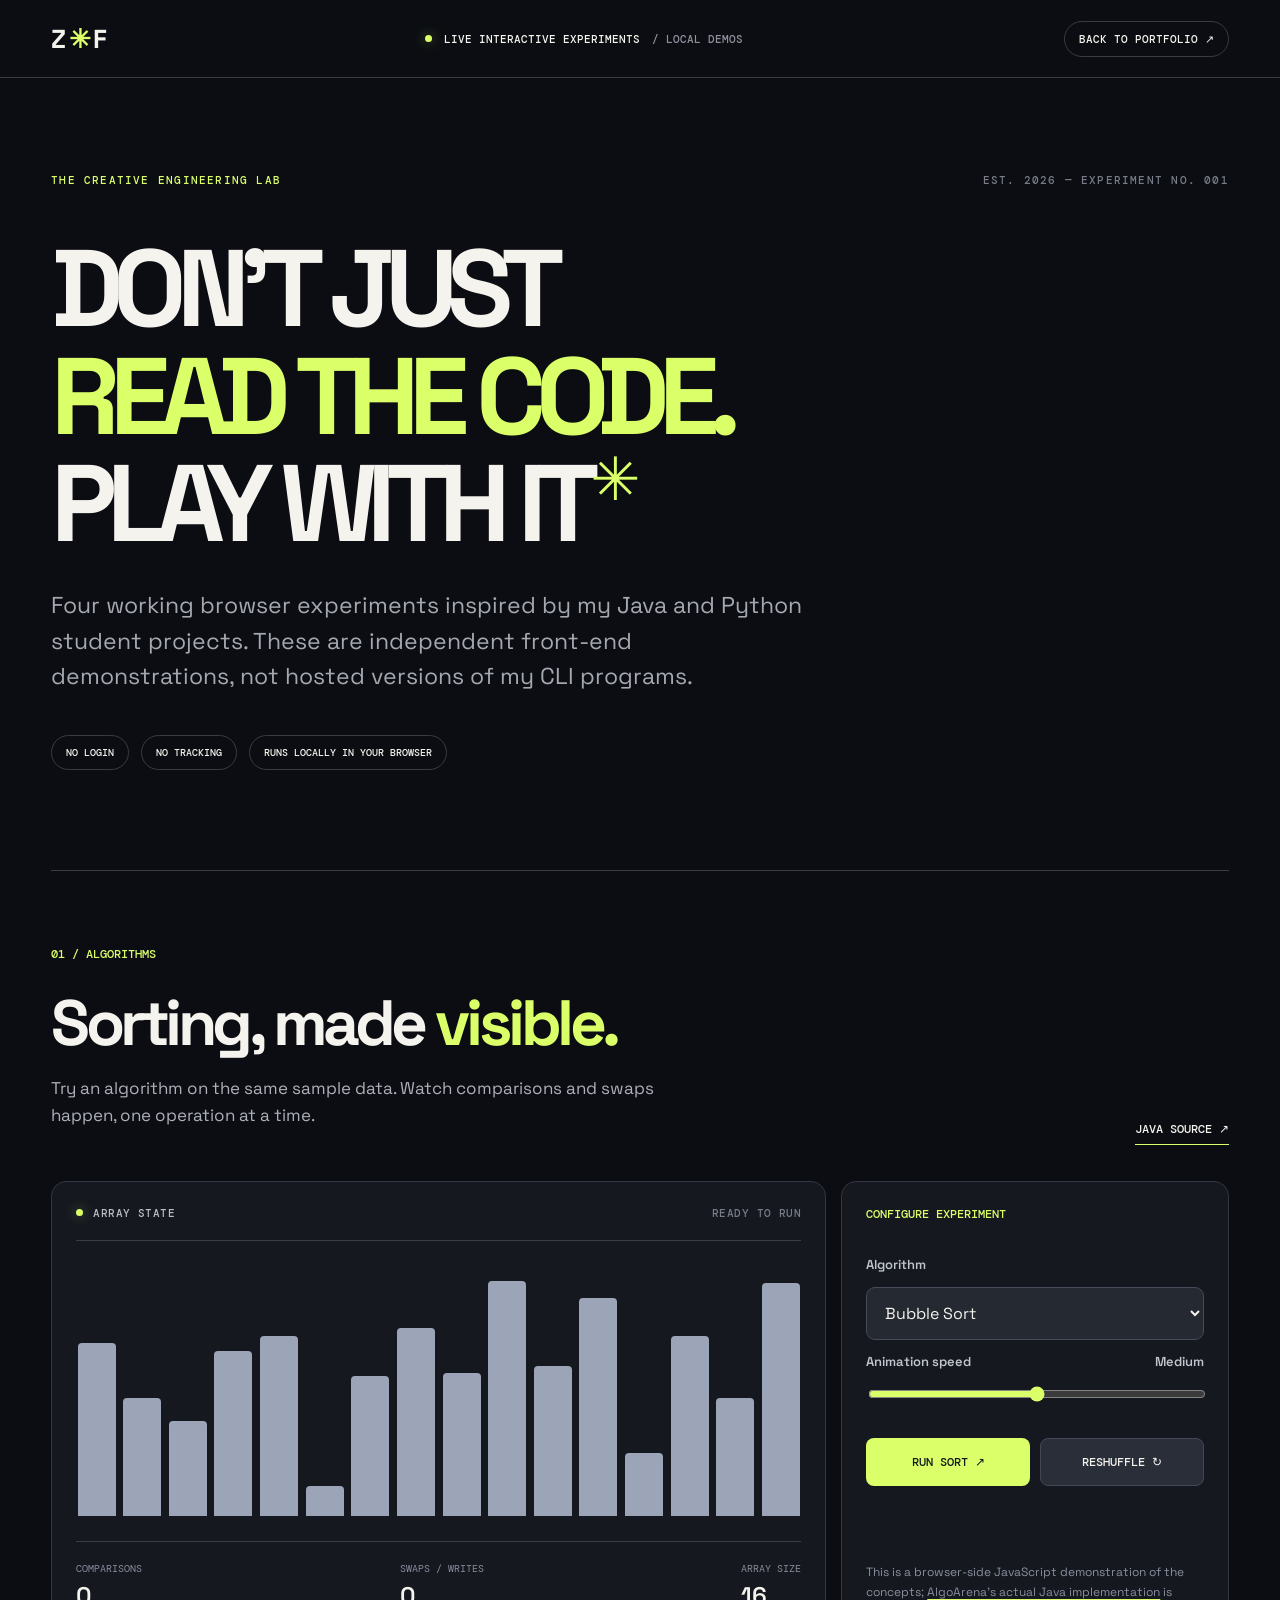
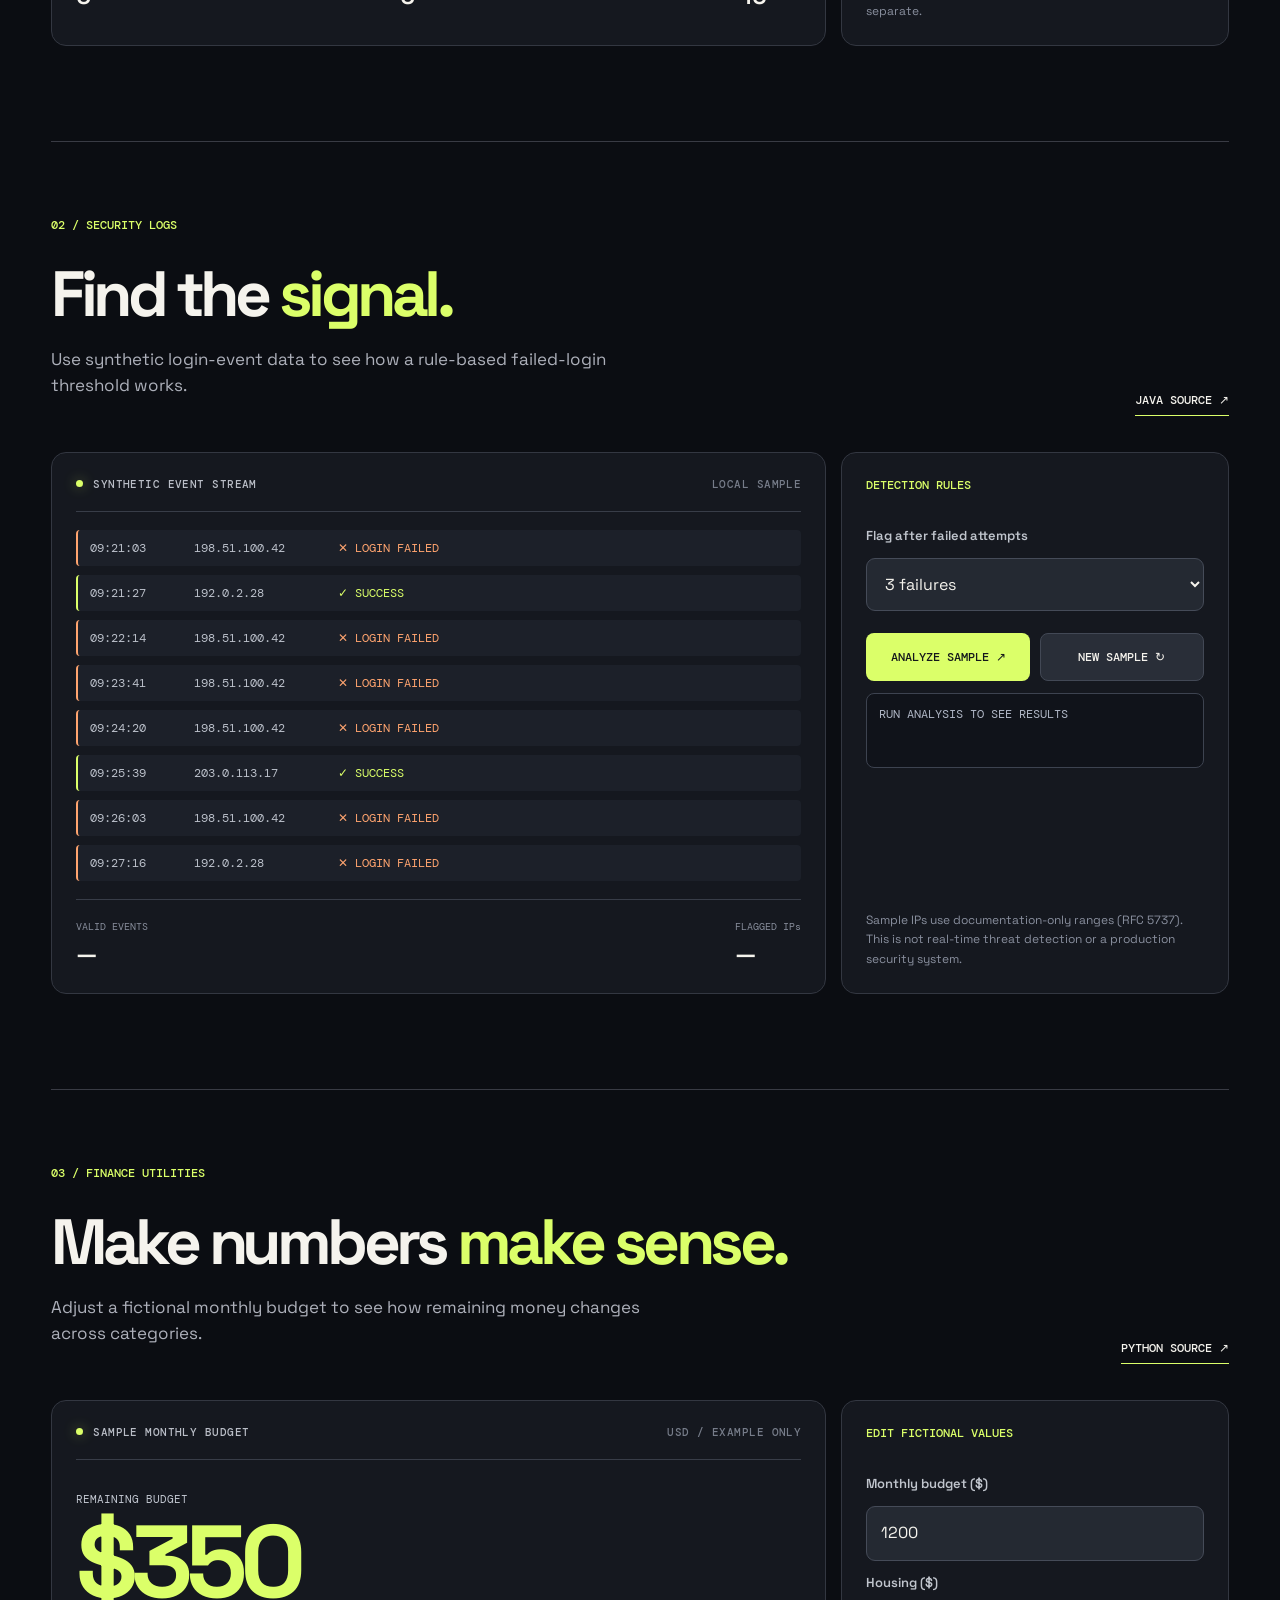
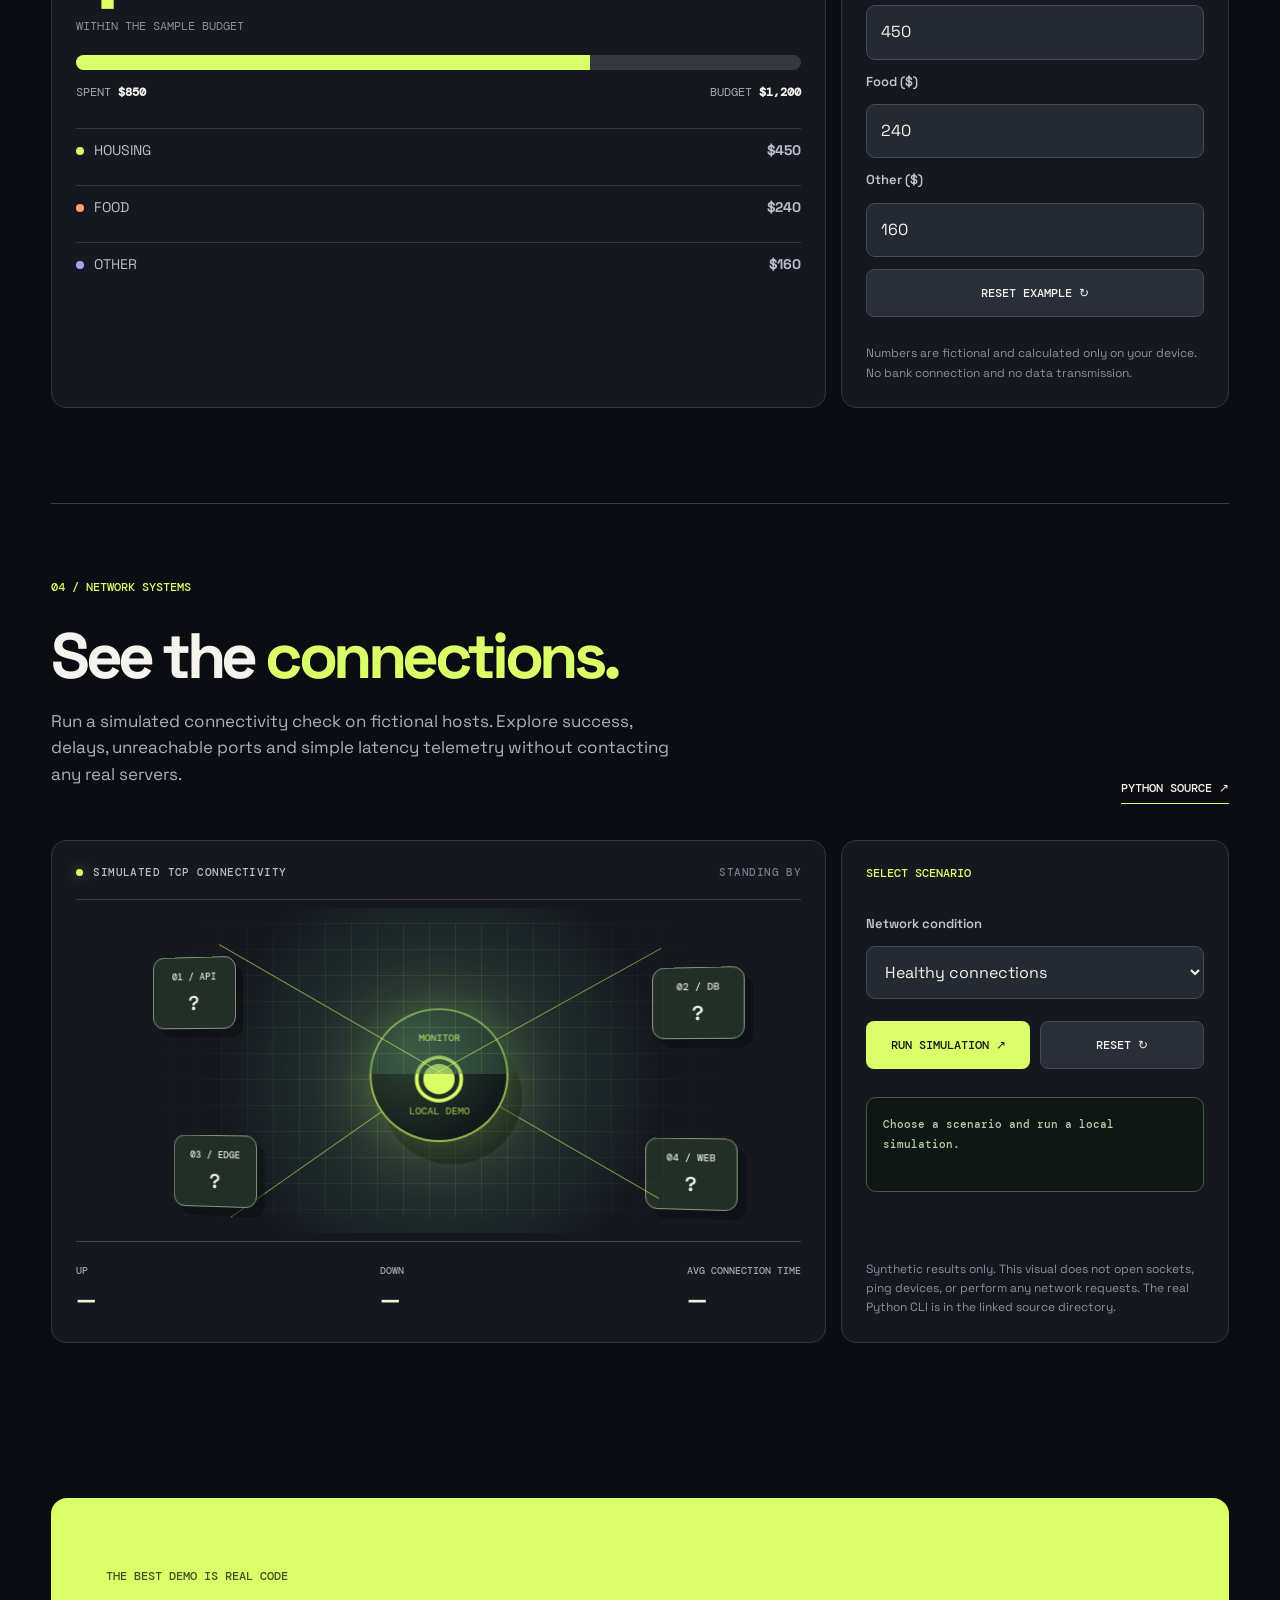
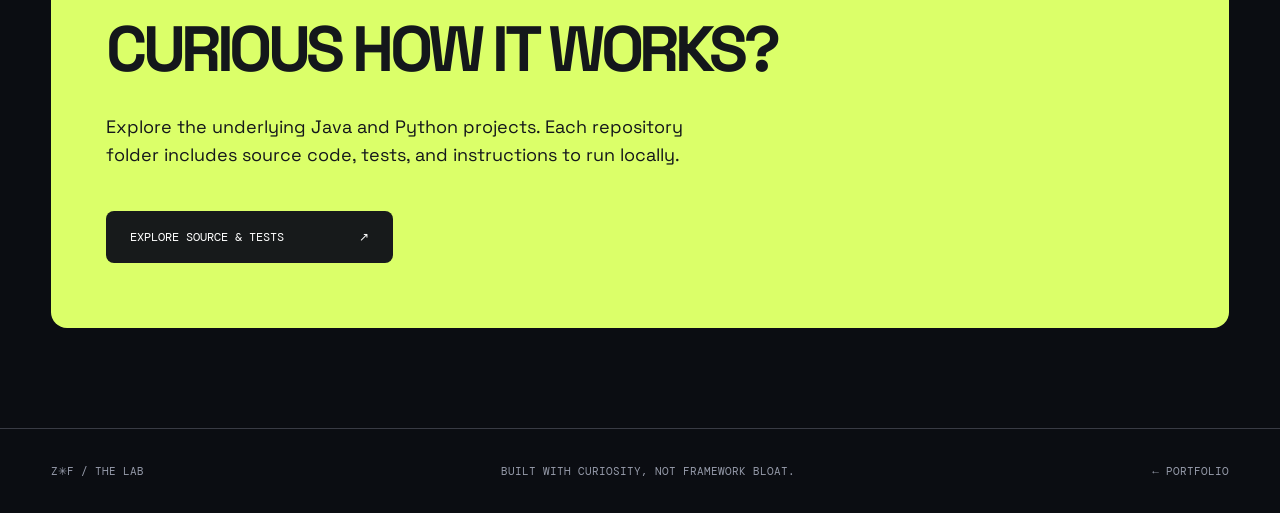
==== commit 5c3fdf2d: "Add cohesive browser tab branding to portfolio and lab" ====
--- a/docs/lab.html
+++ b/docs/lab.html
@@ -4,6 +4,7 @@
 <meta charset="utf-8"><meta name="viewport" content="width=device-width,initial-scale=1">
 <meta name="theme-color" content="#0b0d12"><meta name="description" content="Zuhayer Alam Faiyaz interactive developer lab: explore educational sorting, log analysis, and budget demos.">
 <title>THE LAB — Zuhayer Alam Faiyaz</title>
+<link rel="icon" type="image/svg+xml" href="favicon.svg">
 <link rel="stylesheet" href="lab.css">
 </head>
 <body>
--- a/docs/lab.css
+++ b/docs/lab.css
@@ -12,4 +12,33 @@
 footer{border-top:1px solid var(--border);display:flex;justify-content:space-between;gap:20px;padding:35px max(4vw,20px);font:11px 'DM Mono',monospace;color:#969baa}
 @media(max-width:900px){.module-layout{grid-template-columns:1fr}.controls{min-height:0}.module-heading{align-items:flex-start;flex-direction:column}.workspace{min-height:0}.event-stream{min-height:250px}.top-mid{display:none}.intro{padding:70px 0}}
 @media(max-width:560px){.intro h1{font-size:clamp(43px,10.1vw,60px)}.eyebrow span+span{display:none}.workspace,.controls{padding:17px}.bars{height:220px}.event-row{grid-template-columns:70px 103px 1fr;gap:5px;font-size:10px}.module{padding:55px 0}.module-heading h2{font-size:43px}.finish{padding:39px 24px}.finish a{gap:15px}.top{min-height:65px}.back{font-size:10px}footer{flex-direction:column}}
-@media(prefers-reduced-motion:reduce){*,*:before,*:after{animation:none!important;scroll-behavior:auto!important;transition:none!important}}+@media(prefers-reduced-motion:reduce){*,*:before,*:after{animation:none!important;scroll-behavior:auto!important;transition:none!important}}
+
+/* Network-monitor simulator / fourth hands-on project */
+.network-workspace{position:relative;overflow:hidden}
+.network-simulator{height:325px;position:relative;perspective:1050px;transform-style:preserve-3d;background:radial-gradient(circle at 50% 52%,#4c7d6178,transparent 57%);border-radius:12px;margin:8px 0}
+.network-simulator:before{content:"";position:absolute;inset:15px;background-image:linear-gradient(#d9ff651a 1px,transparent 1px),linear-gradient(90deg,#d9ff651a 1px,transparent 1px);background-size:26px 26px;mask-image:radial-gradient(circle,black 15%,transparent 77%)}
+.sim-hub{position:absolute;left:50%;top:51%;transform:translate(-50%,-50%) rotateX(16deg);z-index:4;width:139px;height:139px;border:2px solid #d9ff65a8;border-radius:50%;background:radial-gradient(circle at 30% 30%,#314533,#11191a 77%);box-shadow:0 0 55px #a1cb4866,13px 22px 0 #0005;display:flex;align-items:center;justify-content:center;flex-direction:column;color:#d9ff65}
+.sim-hub span,.sim-hub small{font:500 10px 'DM Mono',monospace}.sim-hub strong{font-size:63px;line-height:1}.sim-hub small{opacity:.63}
+.sim-edges>i{position:absolute;left:50%;top:50%;height:1px;width:35%;background:#d9ff6580;transform-origin:left center}
+.sim-edges>i:nth-child(1){transform:rotate(-150deg)}.sim-edges>i:nth-child(2){transform:rotate(-29deg)}.sim-edges>i:nth-child(3){transform:rotate(145deg)}.sim-edges>i:nth-child(4){transform:rotate(30deg)}
+.sim-device{position:absolute;z-index:5;width:90px;padding:12px 9px;text-align:center;border:1px solid #859b78;background:#242e28;color:#dce6d5;border-radius:12px;display:flex;flex-direction:column;align-items:center;gap:7px;box-shadow:8px 9px 0 #070b0b7a;transform:rotateY(-13deg);transition:border-color .3s,background .3s,transform .3s}
+.sim-device span{font:500 10px 'DM Mono',monospace}.sim-device strong{font:700 20px 'Space Grotesk',sans-serif}
+.sim-device.up{border-color:#d9ff65;background:#30422a;color:#d9ff65;transform:rotateY(0) translateY(-4px)}
+.sim-device.down{border-color:#ff8f9b;background:#4a2831;color:#ffb7bb;transform:rotateY(0) translateY(4px)}
+.sim-device.checking{border-color:#d4b86d;animation:checking 1s ease-in-out infinite alternate}
+.dev-a{left:10%;top:15%}.dev-b{right:8%;top:18%}.dev-c{left:13%;bottom:8%}.dev-d{right:9%;bottom:7%}
+.network-summary{display:flex;gap:16px;justify-content:space-between;border-top:1px solid #3b4751;padding:22px 0 0}
+.network-summary>div{display:flex;flex-direction:column;gap:5px}
+.network-summary small{font:500 10px 'DM Mono',monospace;color:#9ba8ad}
+.network-summary strong{font-size:23px;color:#e9f9dc}
+.net-readout{margin-top:16px;min-height:95px;white-space:pre-line;color:#b5cfa8;border:1px solid #48574b;background:#0e1714;border-radius:10px;padding:16px;font:500 11px/1.85 'DM Mono',monospace;overflow-wrap:anywhere}
+/* 3D visual depth on each experiment, while keeping controls stable and clickable */
+.module-layout{perspective:1650px}
+.module-layout .workspace{transform-style:preserve-3d;transition:transform .4s ease,box-shadow .4s ease}
+.module-layout .workspace:hover{transform:rotateY(-1.25deg) rotateX(1.2deg) translateZ(7px);box-shadow:15px 30px 58px #0006}
+.module-layout .controls{transition:transform .4s ease,box-shadow .4s ease}
+.module-layout .controls:hover{transform:translateZ(6px);box-shadow:8px 25px 50px #0005}
+@keyframes checking{to{box-shadow:0 0 19px #d9ff654d;transform:translateY(-4px)}}
+@media(max-width:600px){.network-simulator{height:315px}.sim-device{width:72px;padding:9px 5px}.sim-device span{font-size:9px}.dev-a{left:2%}.dev-b{right:2%}.dev-c{left:3%}.dev-d{right:2%}.sim-hub{width:110px;height:110px}.sim-hub strong{font-size:50px}.network-summary strong{font-size:19px}}
+@media(prefers-reduced-motion:reduce){.module-layout .workspace:hover,.module-layout .controls:hover,.sim-device{transform:none!important;transition:none!important}.sim-device.checking{animation:none!important}}
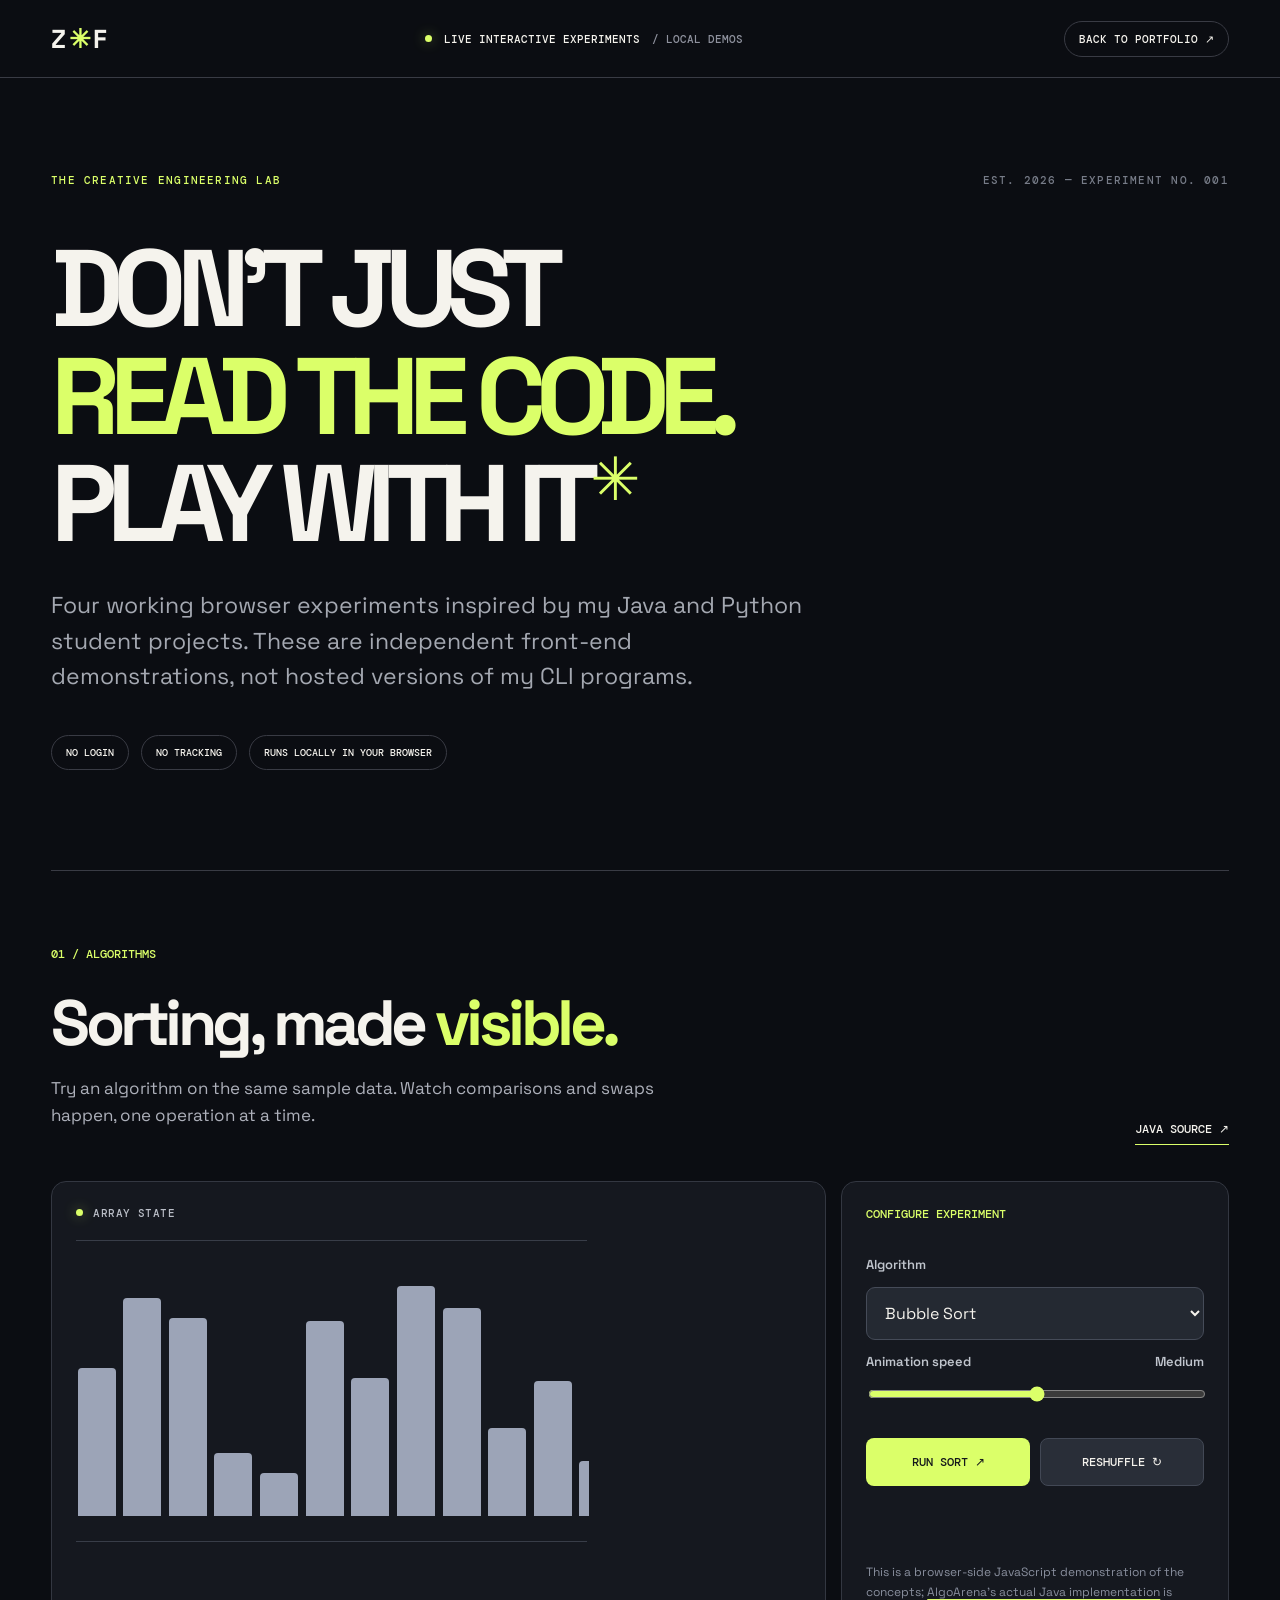
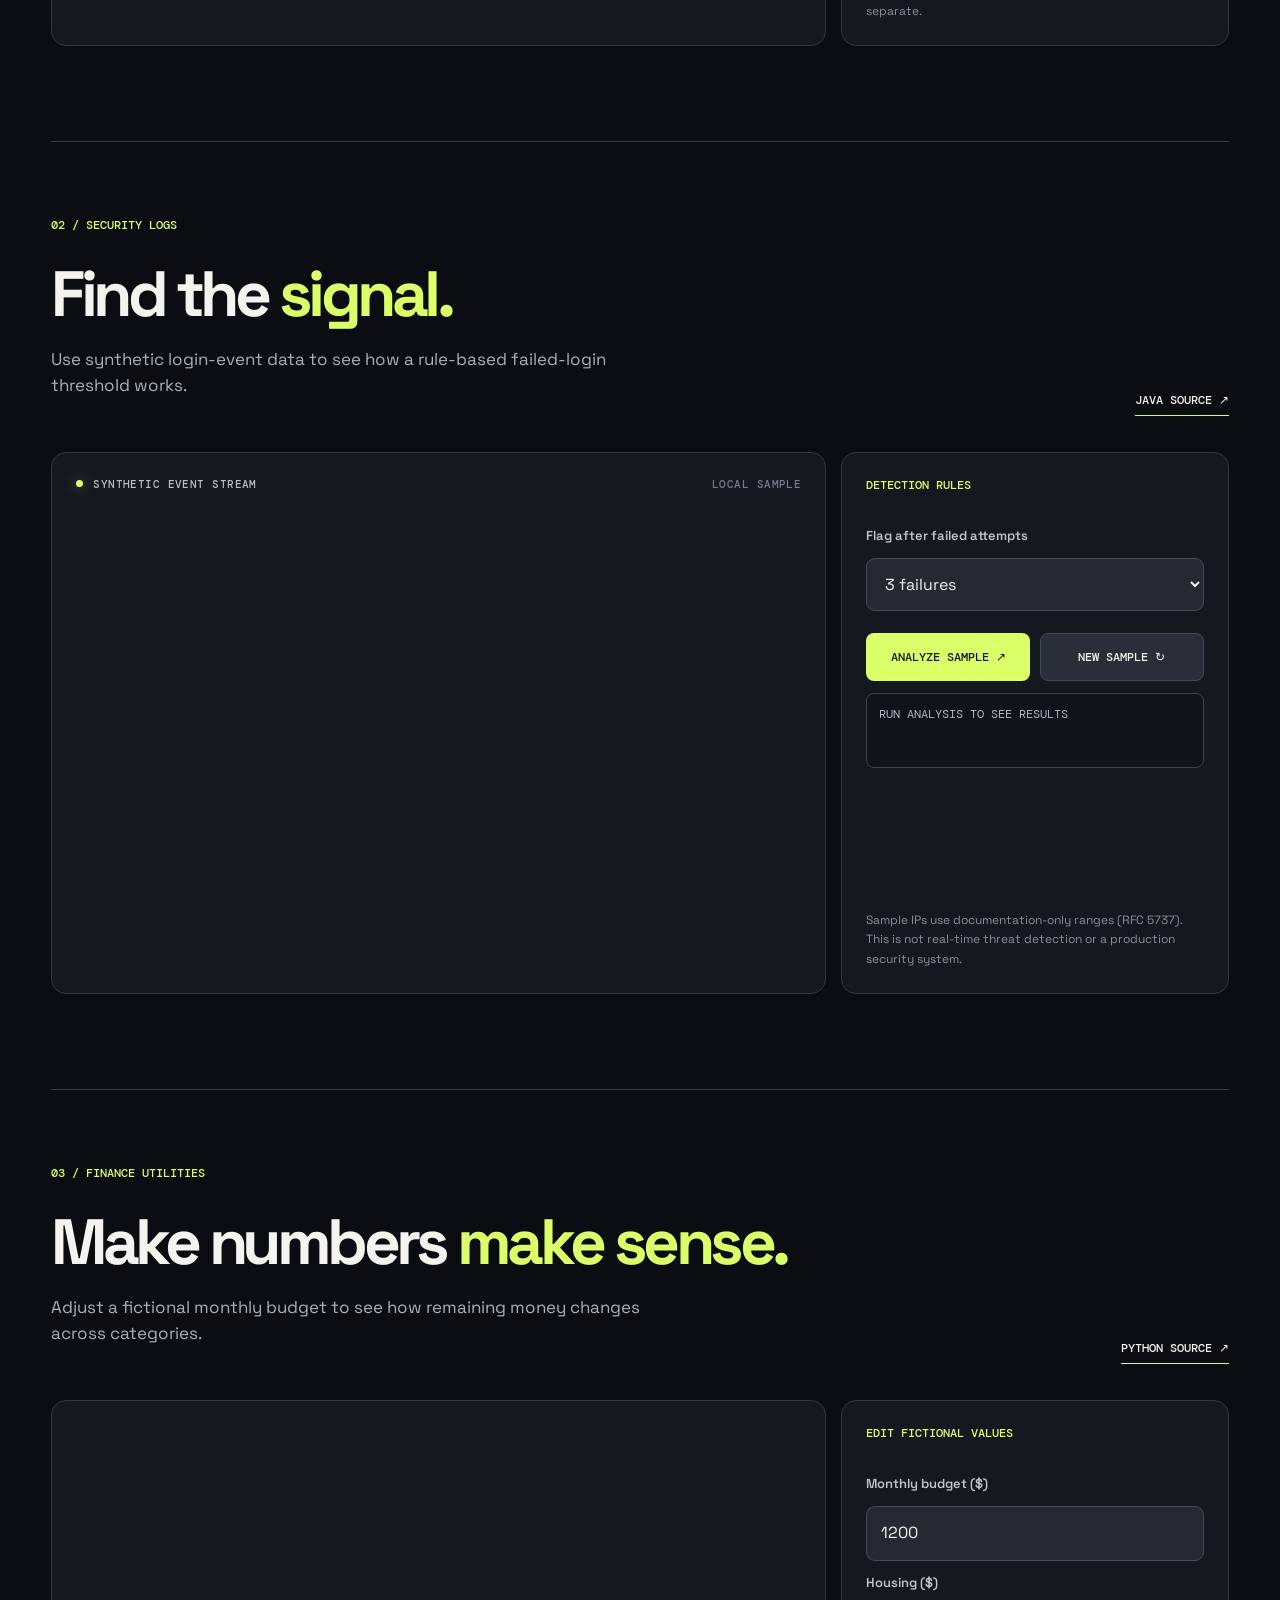
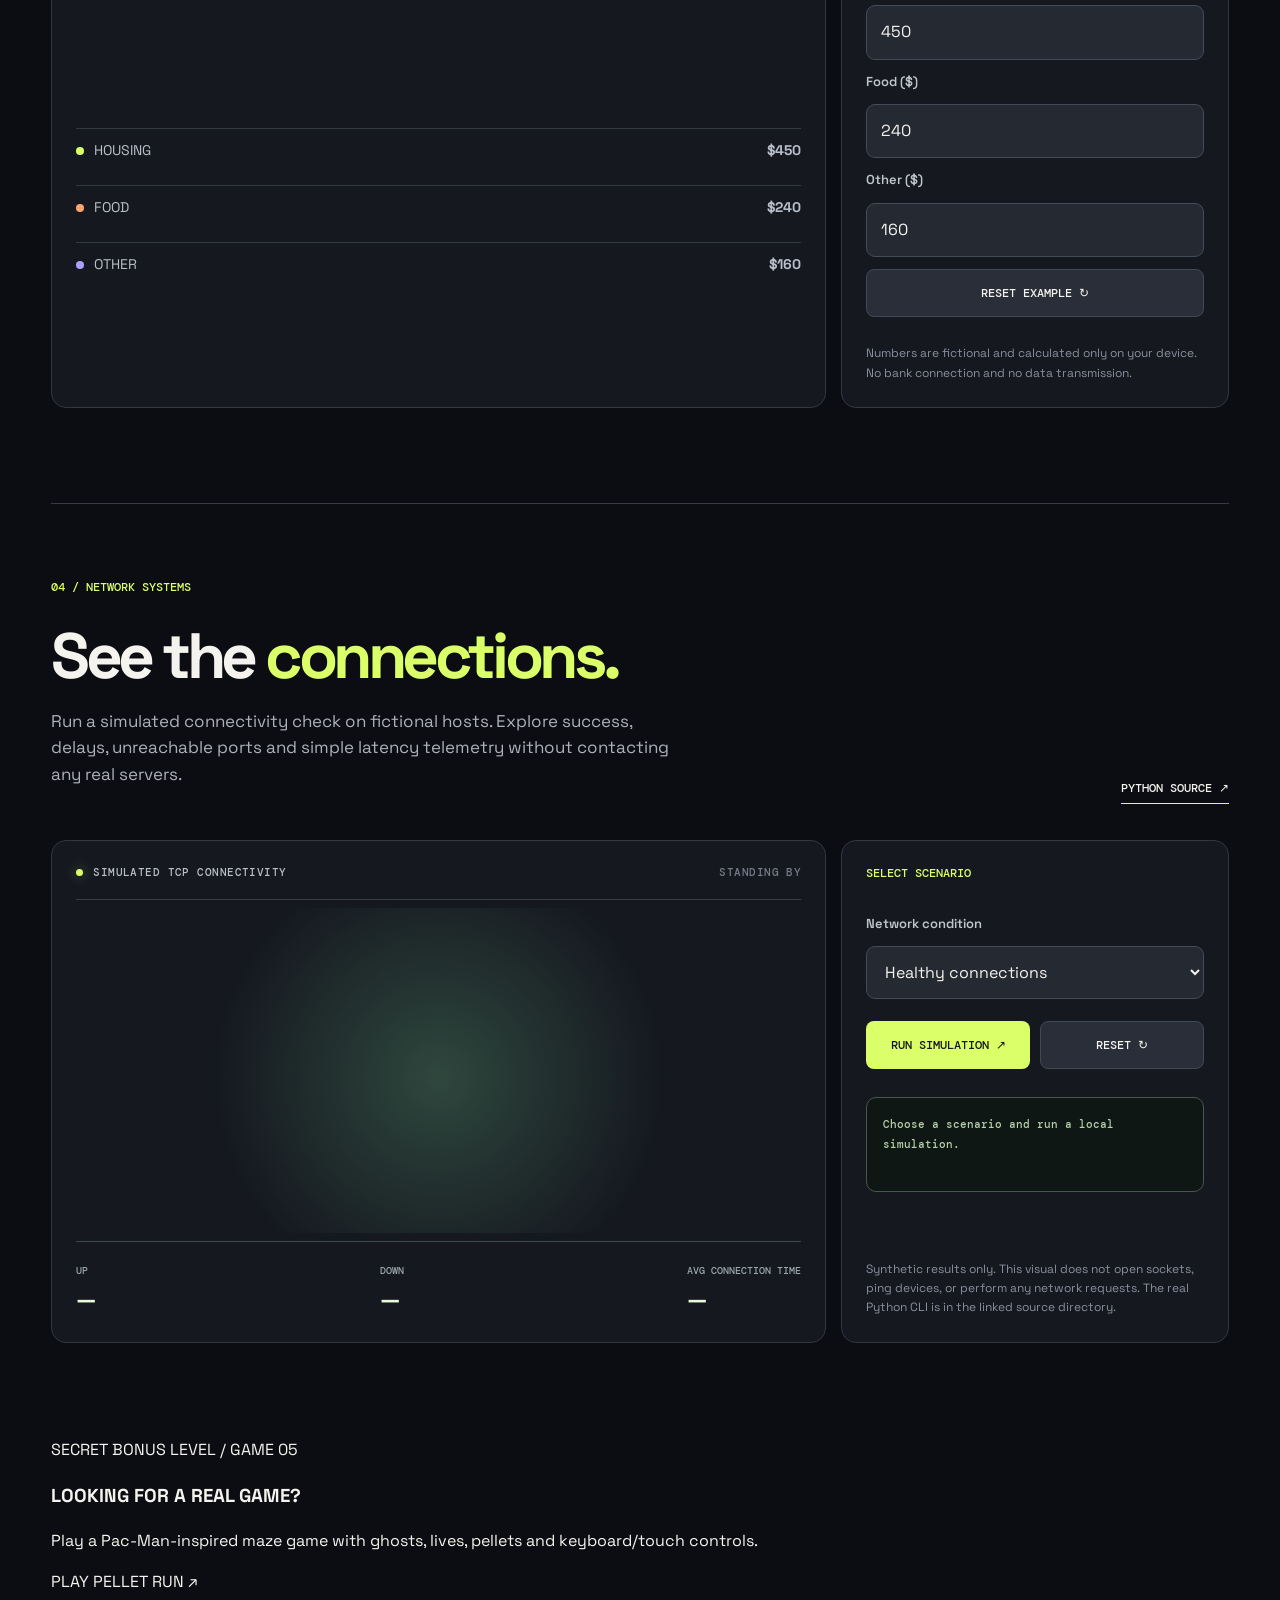
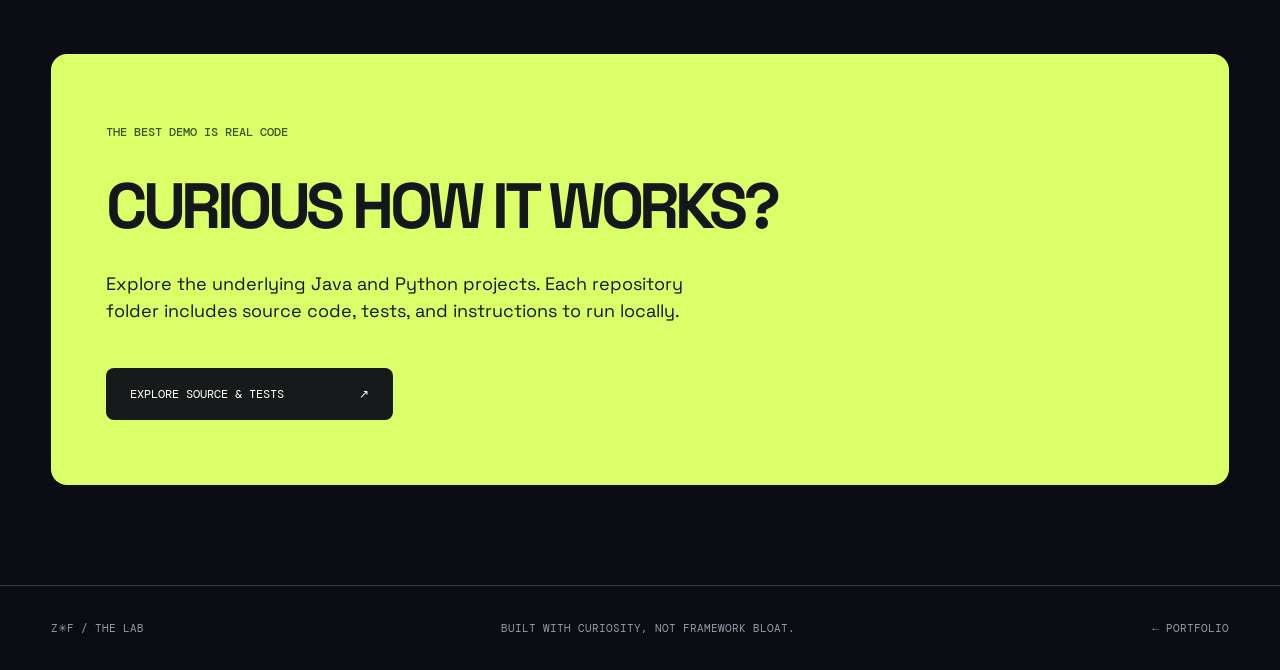
==== commit eb08410f: "Connect playable Pac-Man-inspired arcade to main portfolio and lab" ====
--- a/docs/lab.html
+++ b/docs/lab.html
@@ -46,6 +46,7 @@
     </div>
   </div>
 </section>
+<div class="mini-arcade-link"><div><span>SECRET BONUS LEVEL / GAME 05</span><h3>LOOKING FOR A REAL GAME?</h3><p>Play a Pac-Man-inspired maze game with ghosts, lives, pellets and keyboard/touch controls.</p></div><a href="arcade.html">PLAY PELLET RUN ↗</a></div>
 <section class="finish"><span class="num">THE BEST DEMO IS REAL CODE</span><h2>CURIOUS HOW IT WORKS?</h2><p>Explore the underlying Java and Python projects. Each repository folder includes source code, tests, and instructions to run locally.</p><a href="https://github.com/zuhayer03/programming-journey/tree/main/projects">EXPLORE SOURCE & TESTS <span>↗</span></a></section>
 </main><footer><span>Z✳F / THE LAB</span><span>BUILT WITH CURIOSITY, NOT FRAMEWORK BLOAT.</span><a href="index.html">← PORTFOLIO</a></footer>
 <script src="lab.js" defer></script>
